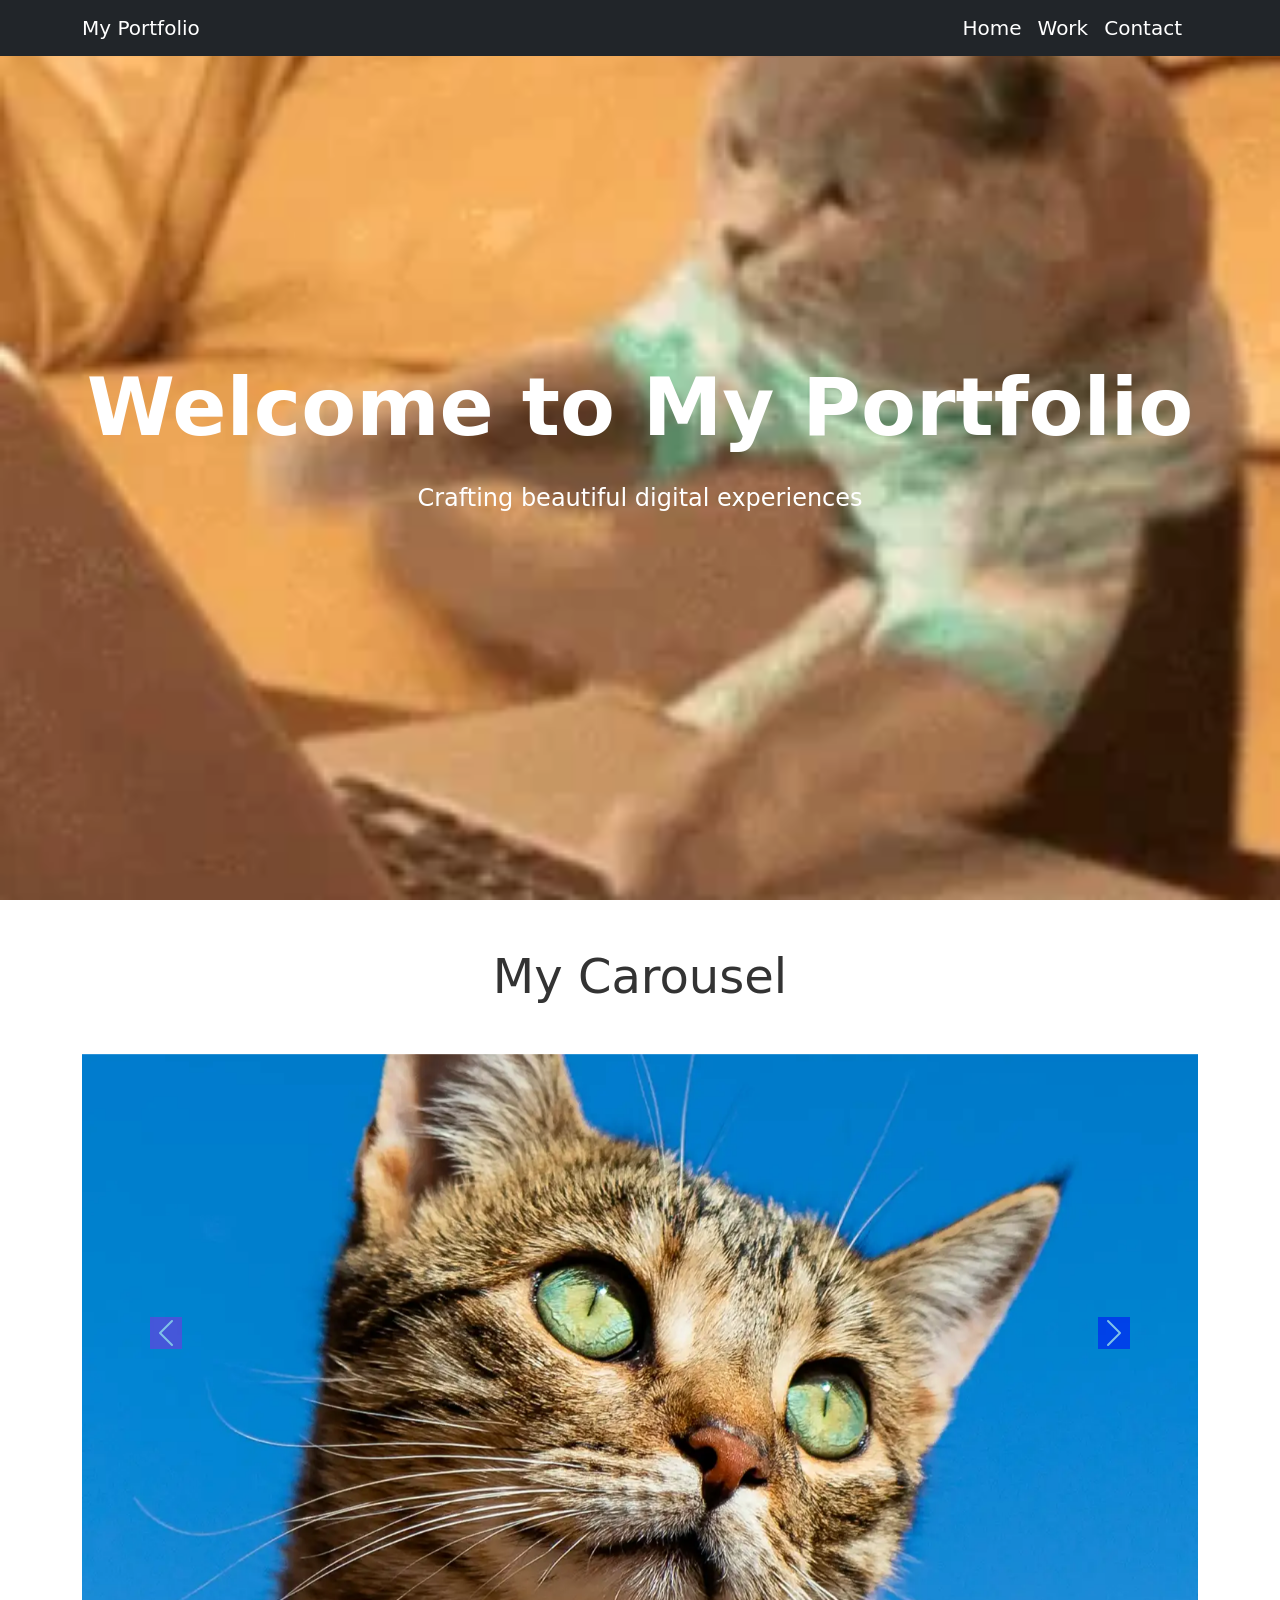
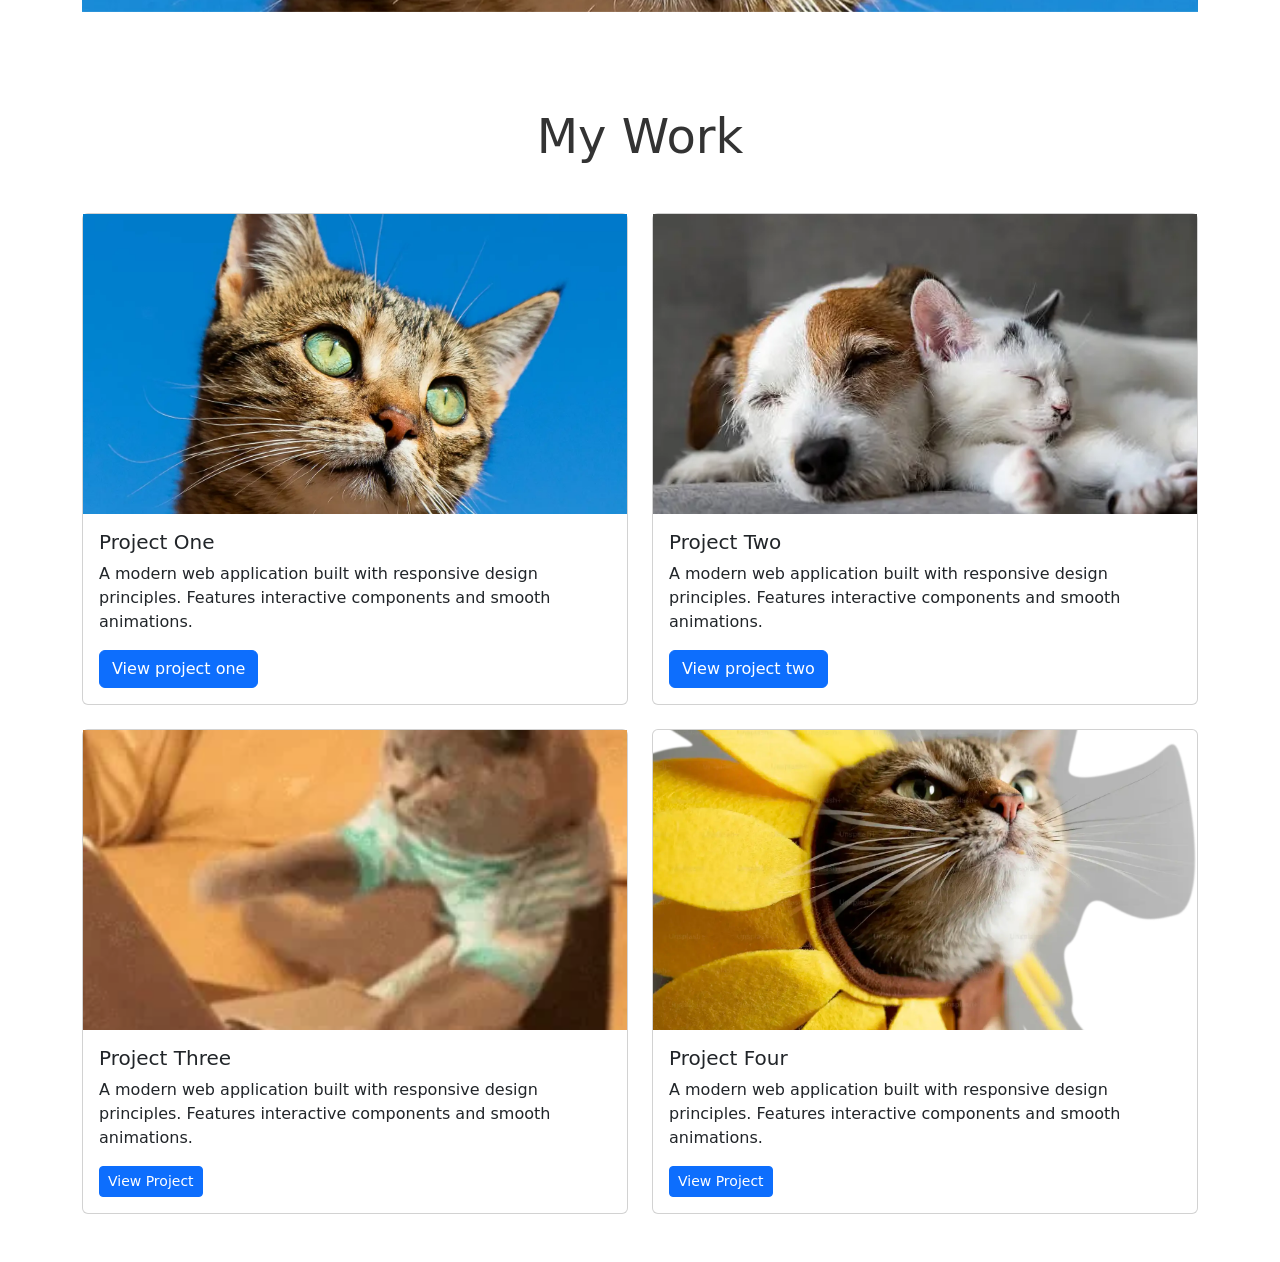
==== index.html @ 12afc50d "made carousel" ====
<!doctype html>
<html lang="en">
  <head>
    <link
      rel="stylesheet"
      href="https://cdnjs.cloudflare.com/ajax/libs/animate.css/4.1.1/animate.min.css"
    />

    <meta name="viewport" content="width=device-width, initial-scale=1" />

    <title>Maddie Gauthier Portfolio</title>

    <link
      href="https://cdn.jsdelivr.net/npm/bootstrap@5.3.8/dist/css/bootstrap.min.css"
      rel="stylesheet"
      integrity="sha384-sRIl4kxILFvY47J16cr9ZwB07vP4J8+LH7qKQnuqkuIAvNWLzeN8tE5YBujZqJLB"
      crossorigin="anonymous"
    />

    <link href="./styles/style.css" rel="stylesheet" />
  </head>

  <body>
    <!-- Navigation -->
    <nav class="navbar navbar-expand-lg navbar-dark bg-dark fixed-top">
      <div class="container">
        <a class="navbar-brand" href="#">My Portfolio</a>
        <div class="collapse navbar-collapse" id="navbarNav">
          <ul class="navbar-nav ms-auto">
            <li class="nav-item">
              <a class="navbar-brand" href="#hero">Home</a>
            </li>
            <li class="nav-item">
              <a class="navbar-brand" href="#work">Work</a>
            </li>
            <li class="nav-item">
              <a class="navbar-brand" href="#contact">Contact</a>
            </li>
          </ul>
        </div>
      </div>
    </nav>

    <!-- Hero Section -->
    <section id="hero" class="hero-section">
      <div
        class="container h-100 d-flex align-items-center justify-content-center"
      >
        <div class="text-center text-white">
          <h1 class="display-1 fw-bold mb-4">Welcome to My Portfolio</h1>
          <p class="lead mb-4">Crafting beautiful digital experiences</p>
        </div>
      </div>
    </section>

    <section class="carousel py-5">
      <div class="container">
        <h2 class="text-center mb-5 display-5">My Carousel</h2>
        <div id="catCarousel" class="carousel slide">
          <div class="carousel-inner">
            <div class="carousel-item active">
              <img src="images/bluecat.webp" />
            </div>
            <div class="carousel-item">
              <img src="images/catfriend.webp" />
            </div>
            <div class="carousel-item">
              <img src="images/catkeyboard.webp" />
            </div>
            <div class="carousel-item">
              <img src="images/sunflowercat.webp" />
            </div>
            <div class="carousel-item">
              <img src="images/orangecat.webp" />
            </div>
          </div>
          <button
            class="carousel-control-prev"
            type="button"
            data-bs-target="#catCarousel"
            data-bs-slide="prev"
          >
            <span class="carousel-control-prev-icon" aria-hidden="true"></span>
          </button>
          <button
            class="carousel-control-next"
            type="button"
            data-bs-target="#catCarousel"
            data-bs-slide="next"
          >
            <span class="carousel-control-next-icon" aria-hidden="true"></span>
          </button>
        </div>
      </div>
    </section>

    <!-- Work Section -->
    <section id="work" class="py-5 sans-serif">
      <div class="container">
        <h2 class="text-center mb-5 display-5">My Work</h2>

        <div class="row g-4">
          <!-- Work 1 -->
          <div class="col-md-6">
            <div class="card h-100 work-card">
              <img src="images/bluecat.webp" />
              <div class="card-body">
                <h5 class="card-title">Project One</h5>
                <p class="card-text">
                  A modern web application built with responsive design
                  principles. Features interactive components and smooth
                  animations.
                </p>
                <button
                  type="button"
                  class="btn btn-primary"
                  data-bs-toggle="modal"
                  data-bs-target="#projOneDetails"
                >
                  View project one
                </button>
              </div>
            </div>
          </div>

          <!-- Work 2 -->
          <div class="col-md-6">
            <div class="card h-100 work-card">
              <img src="images/catfriend.webp" />
              <div class="card-body">
                <h5 class="card-title">Project Two</h5>
                <p class="card-text">
                  A modern web application built with responsive design
                  principles. Features interactive components and smooth
                  animations.
                </p>
                <button
                  type="button"
                  class="btn btn-primary"
                  data-bs-toggle="modal"
                  data-bs-target="#projTwoDetails"
                >
                  View project two
                </button>
              </div>
            </div>
          </div>

          <!-- Work 3 -->
          <div class="col-md-6">
            <div class="card h-100 work-card">
              <img src="images/catkeyboard.webp" />
              <div class="card-body">
                <h5 class="card-title">Project Three</h5>
                <p class="card-text">
                  A modern web application built with responsive design
                  principles. Features interactive components and smooth
                  animations.
                </p>
                <a href="#" class="btn btn-sm btn-primary">View Project</a>
              </div>
            </div>
          </div>

          <!-- Work 4 -->
          <div class="col-md-6">
            <div class="card h-100 work-card">
              <img src="images/sunflowercat.webp" />
              <div class="card-body">
                <h5 class="card-title">Project Four</h5>
                <p class="card-text">
                  A modern web application built with responsive design
                  principles. Features interactive components and smooth
                  animations.
                </p>
                <a href="#" class="btn btn-sm btn-primary">View Project</a>
              </div>
            </div>
          </div>
        </div>
      </div>

      <!-- Project one detail pop-up -->
      <div
        class="modal fade"
        id="projOneDetails"
        tabindex="-1"
        aria-labelledby="exampleModalLabel"
        aria-hidden="true"
      >
        <div class="modal-dialog modal-fullscreen">
          <div class="modal-content">
            <div class="modal-header">
              <h1 class="modal-title fs-5" id="exampleModalLabel">
                Modal title
              </h1>
              <button
                type="button"
                class="btn-close"
                data-bs-dismiss="modal"
                aria-label="Close"
              ></button>
            </div>
            <div class="modal-body">
              <div class="container">
                <div class="row">
                  <div class="col-md-3">
                    <h2>Project one detail page</h2>
                  </div>
                  <div class="col-md-9">
                    <img src="images/bluecat.webp" />
                  </div>
                </div>
              </div>
            </div>
            <div class="modal-footer">
              <button
                type="button"
                class="btn btn-secondary"
                data-bs-dismiss="modal"
              >
                Close
              </button>
            </div>
          </div>
        </div>
      </div>

      <!-- Project two detail pop-up -->
      <div
        class="modal fade"
        id="projTwoDetails"
        tabindex="-1"
        aria-labelledby="exampleModalLabel"
        aria-hidden="true"
      >
        <div class="modal-dialog modal-fullscreen">
          <div class="modal-content">
            <div class="modal-header">
              <h1 class="modal-title fs-5" id="exampleModalLabel">
                Modal title
              </h1>
              <button
                type="button"
                class="btn-close"
                data-bs-dismiss="modal"
                aria-label="Close"
              ></button>
            </div>
            <div class="modal-body">
              <div class="container">
                <div class="row">
                  <div class="col-md-3">
                    <h2>Project two detail page</h2>
                  </div>
                  <div class="col-md-9">
                    <img src="images/catfriend.webp" />
                  </div>
                </div>
              </div>
            </div>
            <div class="modal-footer">
              <button
                type="button"
                class="btn btn-secondary"
                data-bs-dismiss="modal"
              >
                Close
              </button>
            </div>
          </div>
        </div>
      </div>
    </section>

    <script
      src="https://cdn.jsdelivr.net/npm/bootstrap@5.3.8/dist/js/bootstrap.bundle.min.js"
      integrity="sha384-FKyoEForCGlyvwx9Hj09JcYn3nv7wiPVlz7YYwJrWVcXK/BmnVDxM+D2scQbITxI"
      crossorigin="anonymous"
    ></script>
  </body>
</html>
---- styles/style.css ----
/* Hero Section */
.hero-section {
  background: url(../images/catkeyboard.webp);
  background-size: cover;
  background-position: 50% 50%;
  height: 100vh;
  display: flex;
  align-items: center;
  justify-content: center;
  color: white;
}

.hero-section h1 {
  font-weight: 700;
}

.hero-section .lead {
  font-size: 1.5rem;
}

.work-card img {
  height: 300px;
  object-fit: cover;
  border-radius: 0;
}

h2 {
  font-weight: 700;
  color: #333;
}

.modal-body img {
  width: 100%;
}

.carousel-inner img {
  width: 100%;
  aspect-ratio: 14/7;
  object-fit: cover;
}

.carousel-control-prev-icon {
  background-color: blueviolet;
}

.carousel-control-next-icon {
  background-color: blue;
}
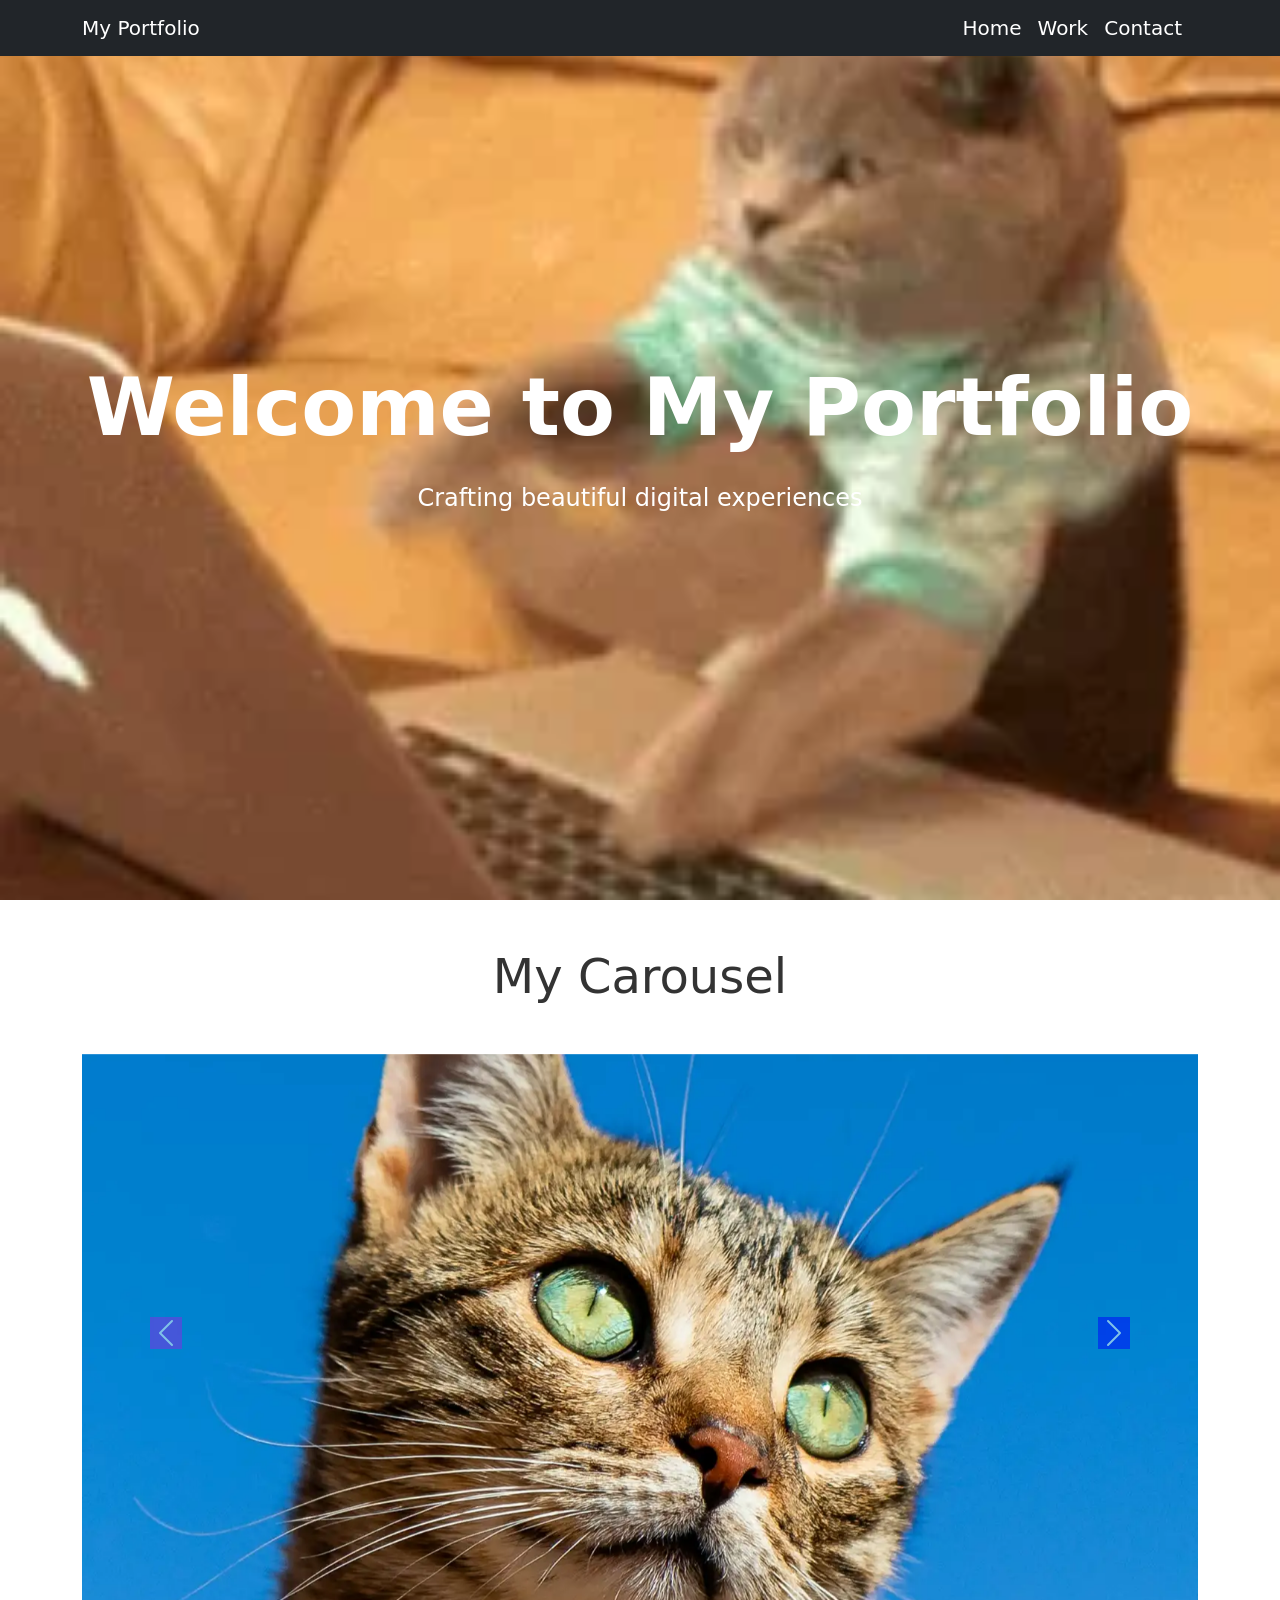
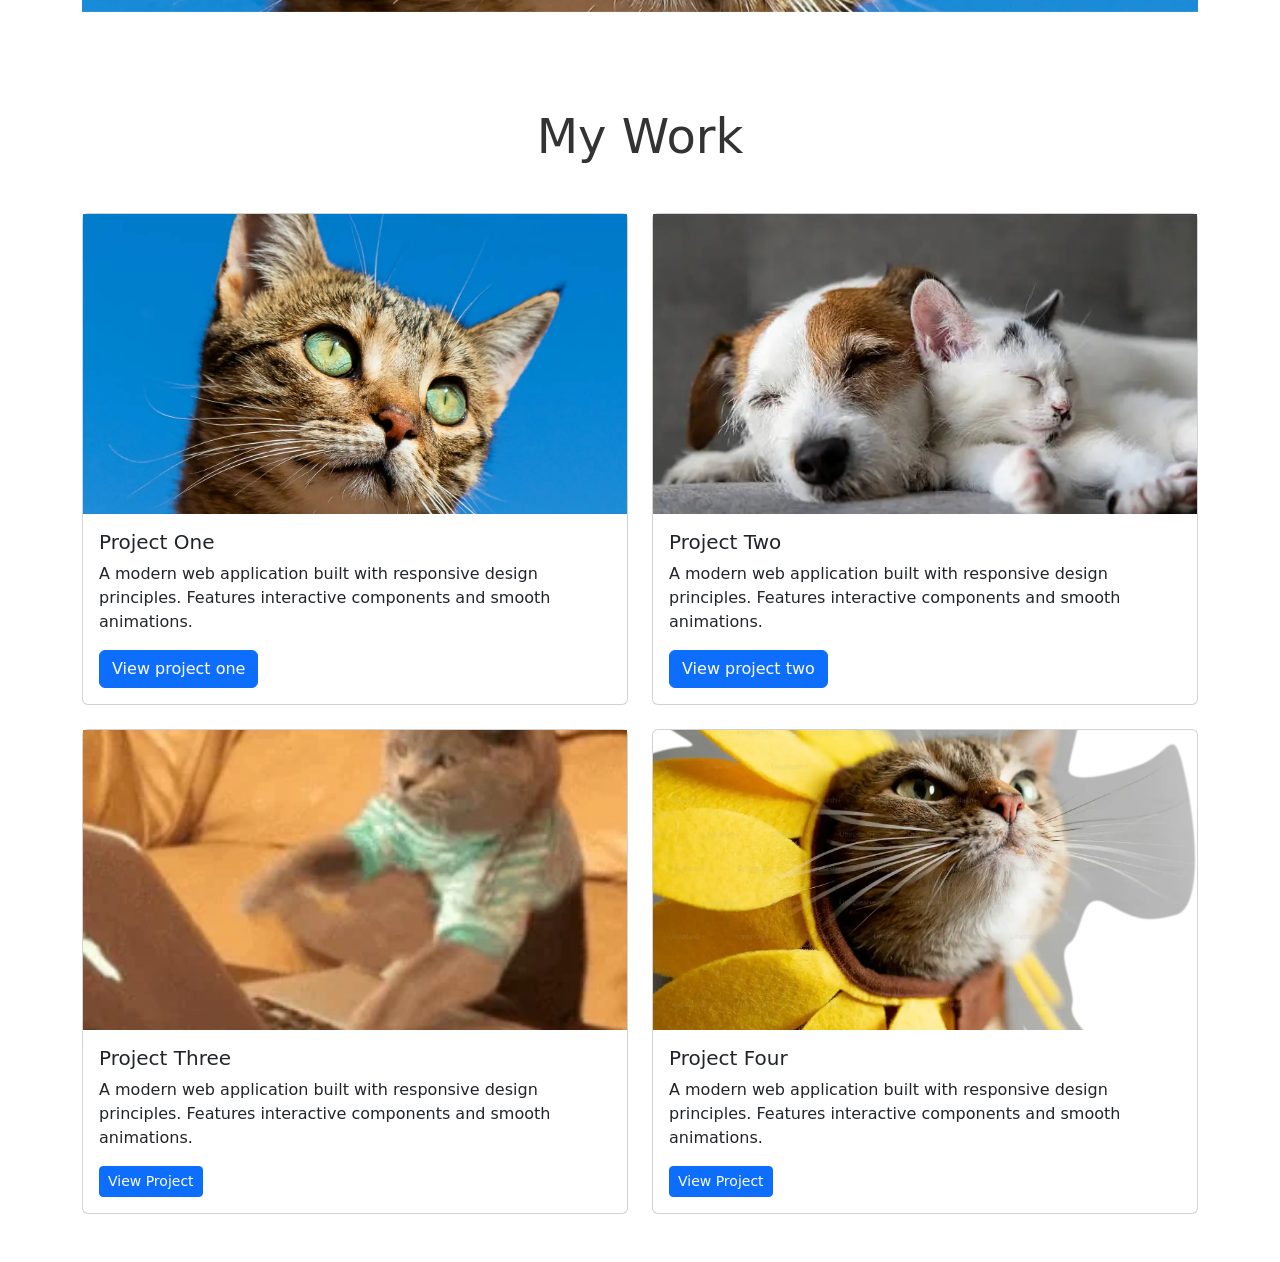
==== commit 6ba857d2: "fade carousel" ====
--- a/index.html
+++ b/index.html
@@ -56,7 +56,7 @@
     <section class="carousel py-5">
       <div class="container">
         <h2 class="text-center mb-5 display-5">My Carousel</h2>
-        <div id="catCarousel" class="carousel slide">
+        <div id="catCarousel" class="carousel slide carousel-fade">
           <div class="carousel-inner">
             <div class="carousel-item active">
               <img src="images/bluecat.webp" />
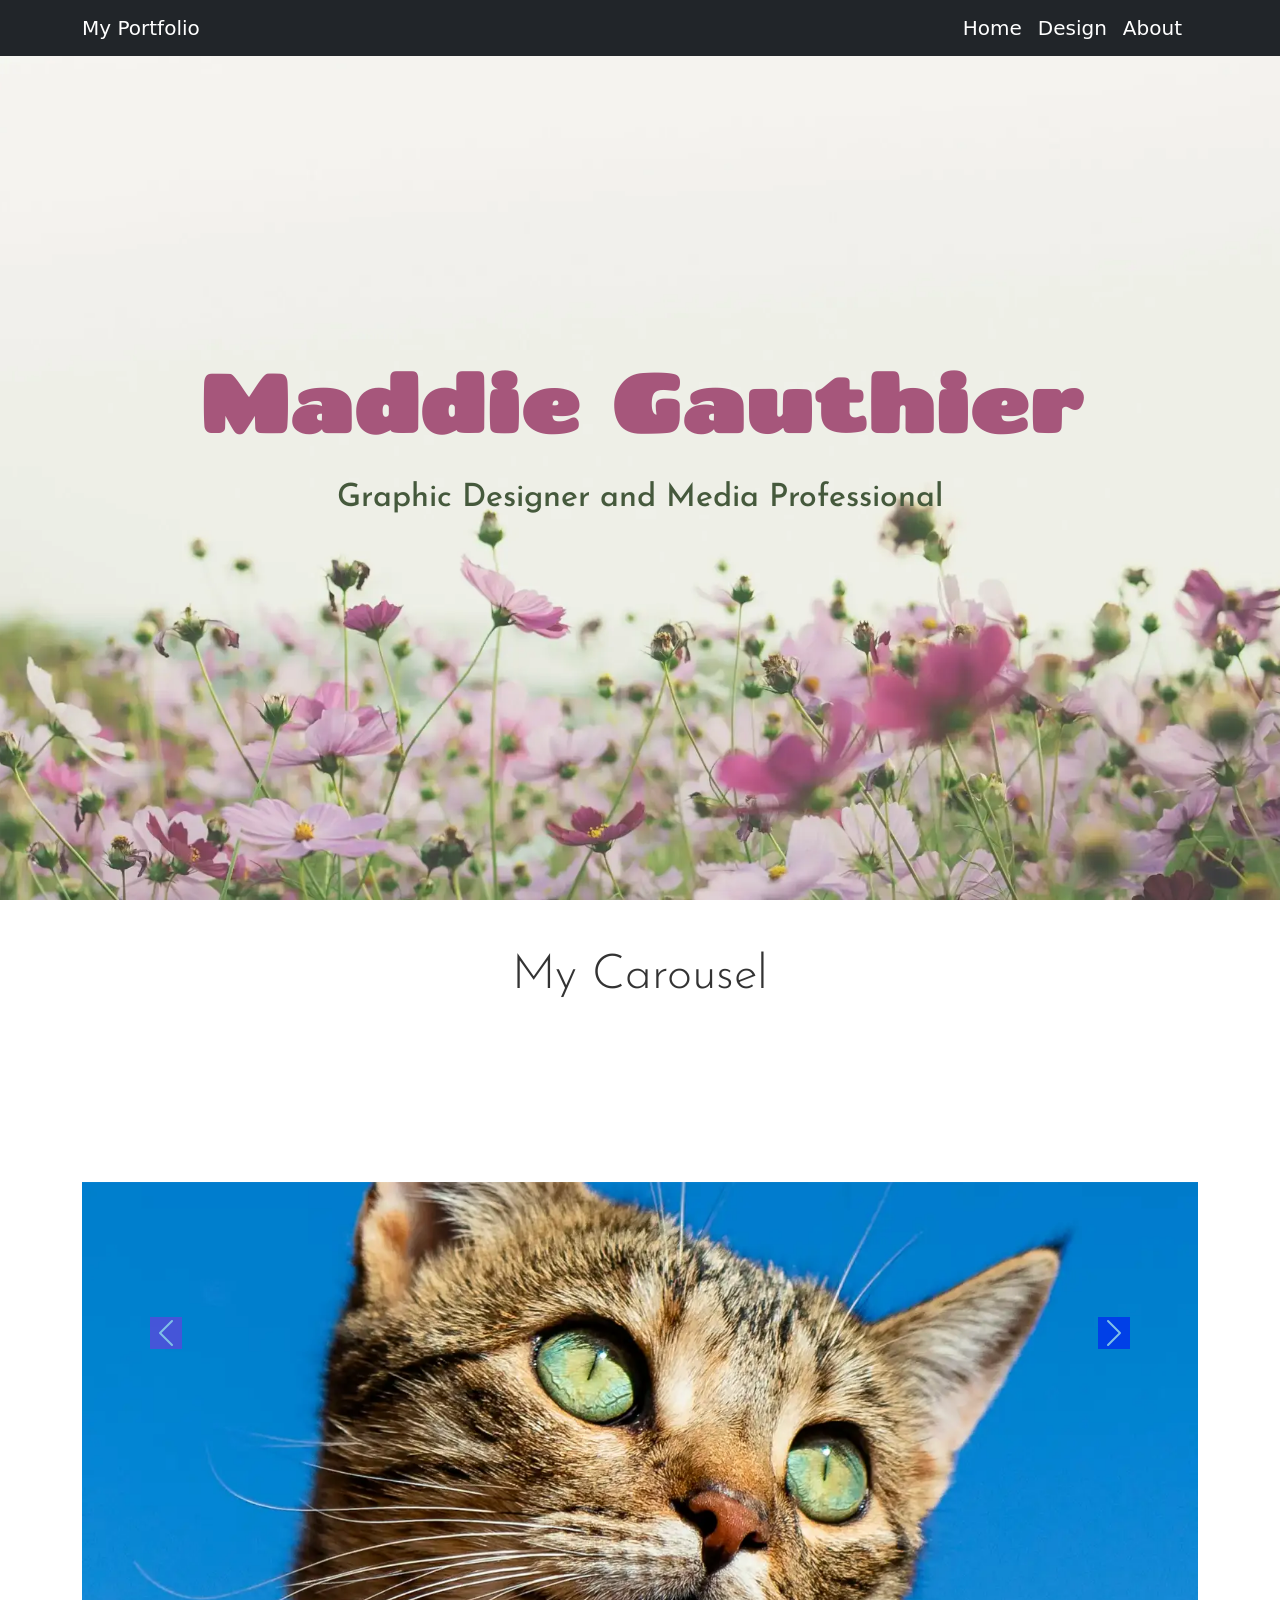
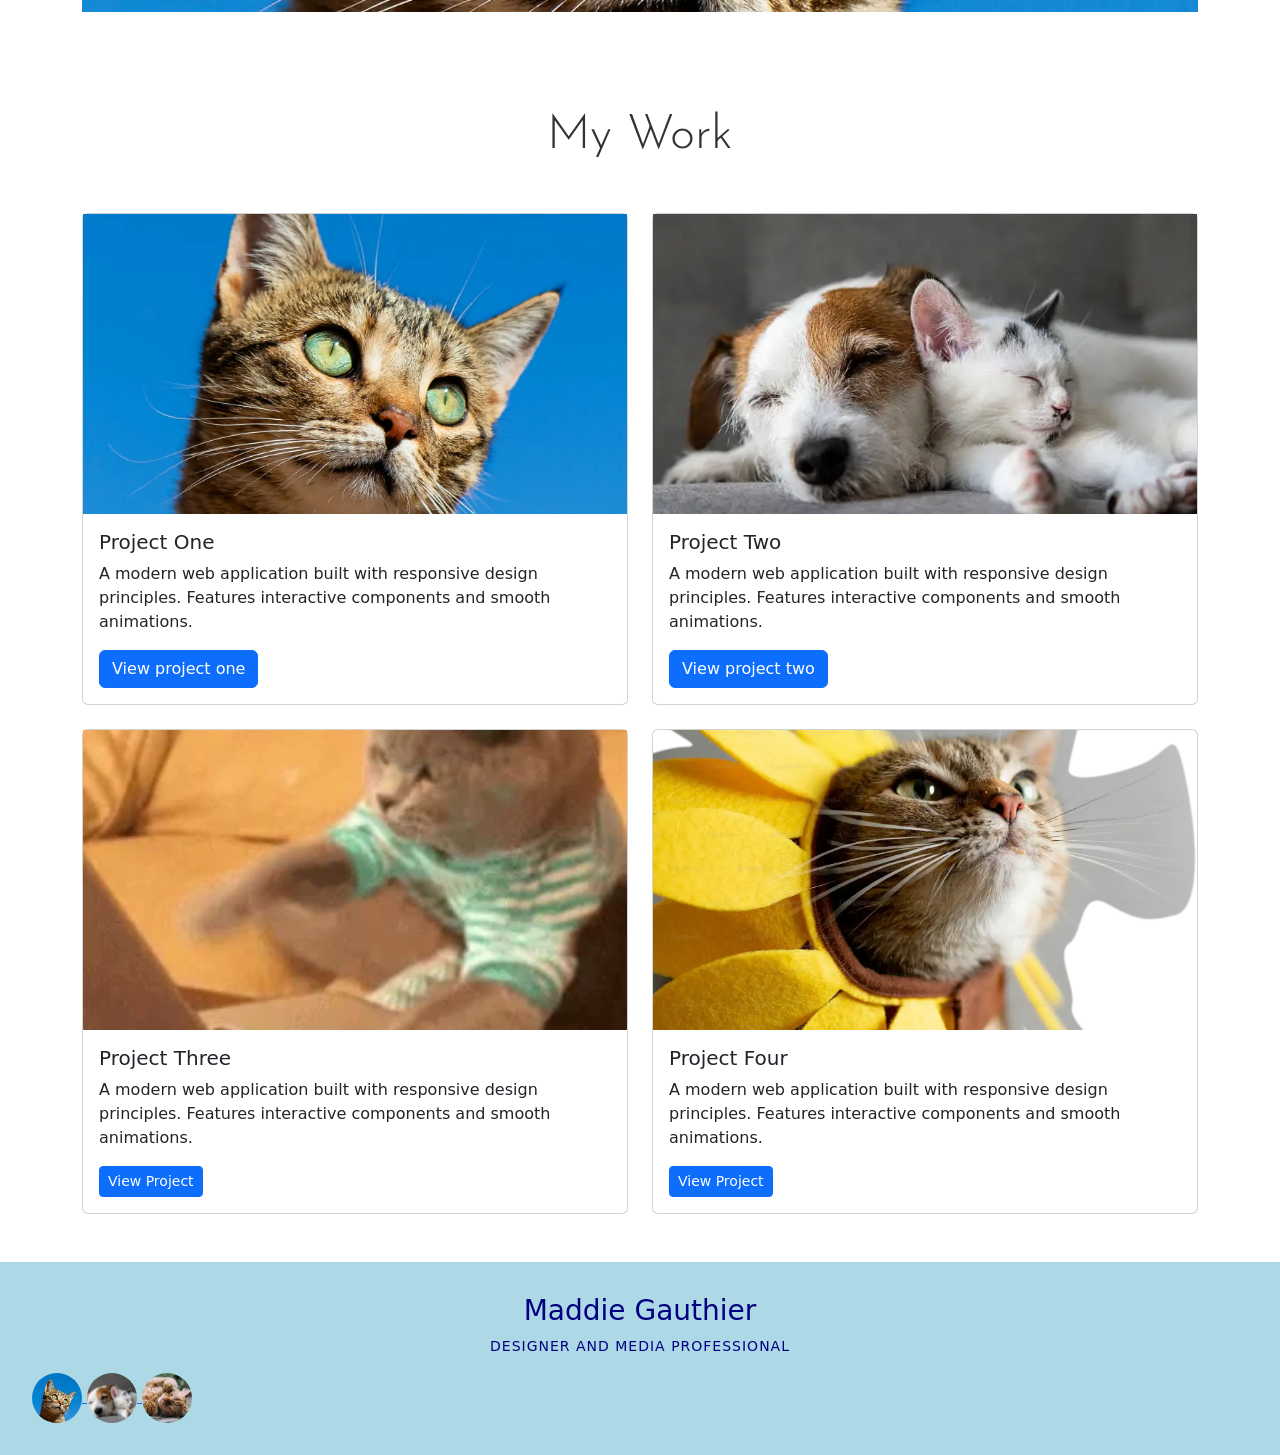
==== commit c4f6719b: "added favicon, thumbnail, and description" ====
--- a/index.html
+++ b/index.html
@@ -5,10 +5,19 @@
       rel="stylesheet"
       href="https://cdnjs.cloudflare.com/ajax/libs/animate.css/4.1.1/animate.min.css"
     />
+    <meta
+      property="og:image"
+      content="https://maddiegauthierdesign.github.io/images/herophoto.webp"
+    />
+    <link rel="icon" href="images/favicon.ico" type="image/x-icon" />
 
     <meta name="viewport" content="width=device-width, initial-scale=1" />
 
     <title>Maddie Gauthier Portfolio</title>
+    <meta
+      name="description"
+      content="A creative graphic designer and media professional located in the Twin Cities, MN."
+    />
 
     <link
       href="https://cdn.jsdelivr.net/npm/bootstrap@5.3.8/dist/css/bootstrap.min.css"
@@ -19,6 +28,37 @@
 
     <link href="./styles/style.css" rel="stylesheet" />
   </head>
+
+  <!-- navbar that collapses on screens smaller than medium width -->
+  <nav class="navbar navbar-expand-md fixed-top">
+    <div class="container-fluid">
+      <a class="navbar-brand" href="#">Your name</a>
+      <button
+        class="navbar-toggler"
+        type="button"
+        data-bs-toggle="collapse"
+        data-bs-target="#navbarText"
+        aria-controls="navbarText"
+        aria-expanded="false"
+        aria-label="Toggle navigation"
+      >
+        <span class="navbar-toggler-icon"></span>
+      </button>
+      <div class="collapse navbar-collapse" id="navbarText">
+        <ul class="navbar-nav">
+          <li class="nav-item">
+            <a class="nav-link" href="#">Home</a>
+          </li>
+          <li class="nav-item">
+            <a class="nav-link" href="design.html">Design</a>
+          </li>
+          <li class="nav-item">
+            <a class="nav-link" href="#">About</a>
+          </li>
+        </ul>
+      </div>
+    </div>
+  </nav>
 
   <body>
     <!-- Navigation -->
@@ -31,10 +71,10 @@
               <a class="navbar-brand" href="#hero">Home</a>
             </li>
             <li class="nav-item">
-              <a class="navbar-brand" href="#work">Work</a>
+              <a class="navbar-brand" href="design.html">Design</a>
             </li>
             <li class="nav-item">
-              <a class="navbar-brand" href="#contact">Contact</a>
+              <a class="navbar-brand" href="#about">About</a>
             </li>
           </ul>
         </div>
@@ -47,8 +87,8 @@
         class="container h-100 d-flex align-items-center justify-content-center"
       >
         <div class="text-center text-white">
-          <h1 class="display-1 fw-bold mb-4">Welcome to My Portfolio</h1>
-          <p class="lead mb-4">Crafting beautiful digital experiences</p>
+          <h1 class="display-1 fw-bold mb-4">Maddie Gauthier</h1>
+          <p class="lead mb-4">Graphic Designer and Media Professional</p>
         </div>
       </div>
     </section>
@@ -273,6 +313,24 @@
       </div>
     </section>
 
+    <footer>
+      <div class="container-fluid">
+        <h3>Maddie Gauthier</h3>
+        <p>Designer and Media Professional</p>
+      </div>
+      <div class="col-md social links">
+        <a href="#">
+          <img src="images/bluecat.webp" />
+        </a>
+        <a href="#">
+          <img src="images/catfriend.webp" />
+        </a>
+        <a href="#">
+          <img src="images/orangecat.webp" />
+        </a>
+      </div>
+    </footer>
+
     <script
       src="https://cdn.jsdelivr.net/npm/bootstrap@5.3.8/dist/js/bootstrap.bundle.min.js"
       integrity="sha384-FKyoEForCGlyvwx9Hj09JcYn3nv7wiPVlz7YYwJrWVcXK/BmnVDxM+D2scQbITxI"
--- a/styles/style.css
+++ b/styles/style.css
@@ -1,6 +1,23 @@
+/*fonts*/
+
+@import url("https://fonts.googleapis.com/css2?family=Chango&family=Josefin+Sans:ital,wght@0,100..700;1,100..700&display=swap");
+
+.josefin-sans {
+  font-family: "Josefin Sans", sans-serif;
+  font-optical-sizing: auto;
+  font-weight: weight;
+  font-style: normal;
+}
+
+.chango-regular {
+  font-family: "Chango", sans-serif;
+  font-weight: 400;
+  font-style: normal;
+}
+
 /* Hero Section */
 .hero-section {
-  background: url(../images/catkeyboard.webp);
+  background: url(../images/herophoto.webp);
   background-size: cover;
   background-position: 50% 50%;
   height: 100vh;
@@ -12,10 +29,15 @@
 
 .hero-section h1 {
   font-weight: 700;
+  font-family: "Chango";
+  color: #a6567b;
 }
 
 .hero-section .lead {
-  font-size: 1.5rem;
+  font-size: 2rem;
+  font-weight: 500;
+  font-family: "Josefin Sans";
+  color: #45593c;
 }
 
 .work-card img {
@@ -27,6 +49,8 @@
 h2 {
   font-weight: 700;
   color: #333;
+  font-family: "Josefin Sans";
+  font-weight: 800;
 }
 
 .modal-body img {
@@ -37,6 +61,7 @@
   width: 100%;
   aspect-ratio: 14/7;
   object-fit: cover;
+  padding-top: 8rem;
 }
 
 .carousel-control-prev-icon {
@@ -46,3 +71,35 @@
 .carousel-control-next-icon {
   background-color: blue;
 }
+
+footer {
+  background-color: lightblue;
+  color: navy;
+  padding: 2rem;
+}
+
+footer h3 {
+  color: navy;
+  text-align: center;
+}
+
+footer p {
+  text-transform: uppercase;
+  font-weight: 200;
+  font-size: 14px;
+  letter-spacing: 1px;
+  text-align: center;
+}
+
+footer img {
+  width: 50px;
+  height: 50px;
+  object-fit: cover;
+  border-radius: 50%;
+  border: 3px solid var(--green-highlight);
+  margin-right: 0.5m;
+}
+
+footer div.social-links {
+  text-align: center;
+}
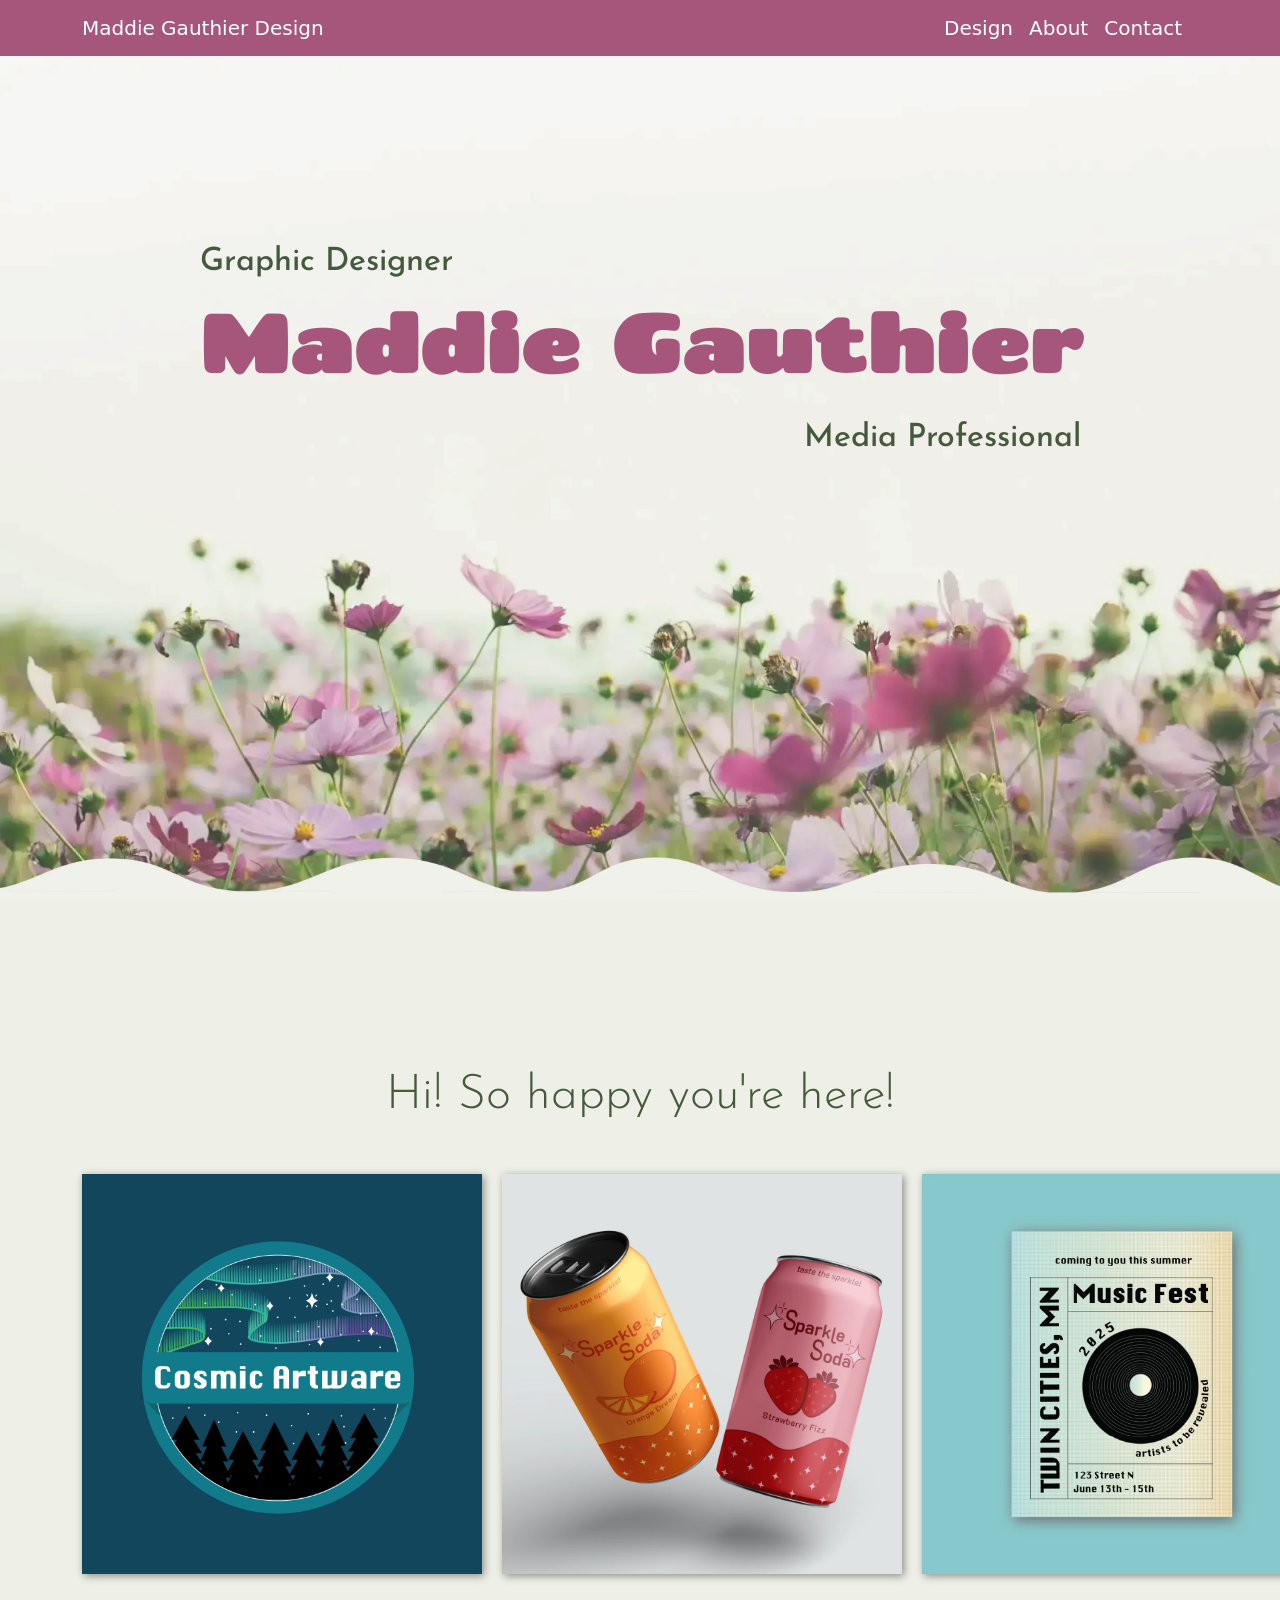
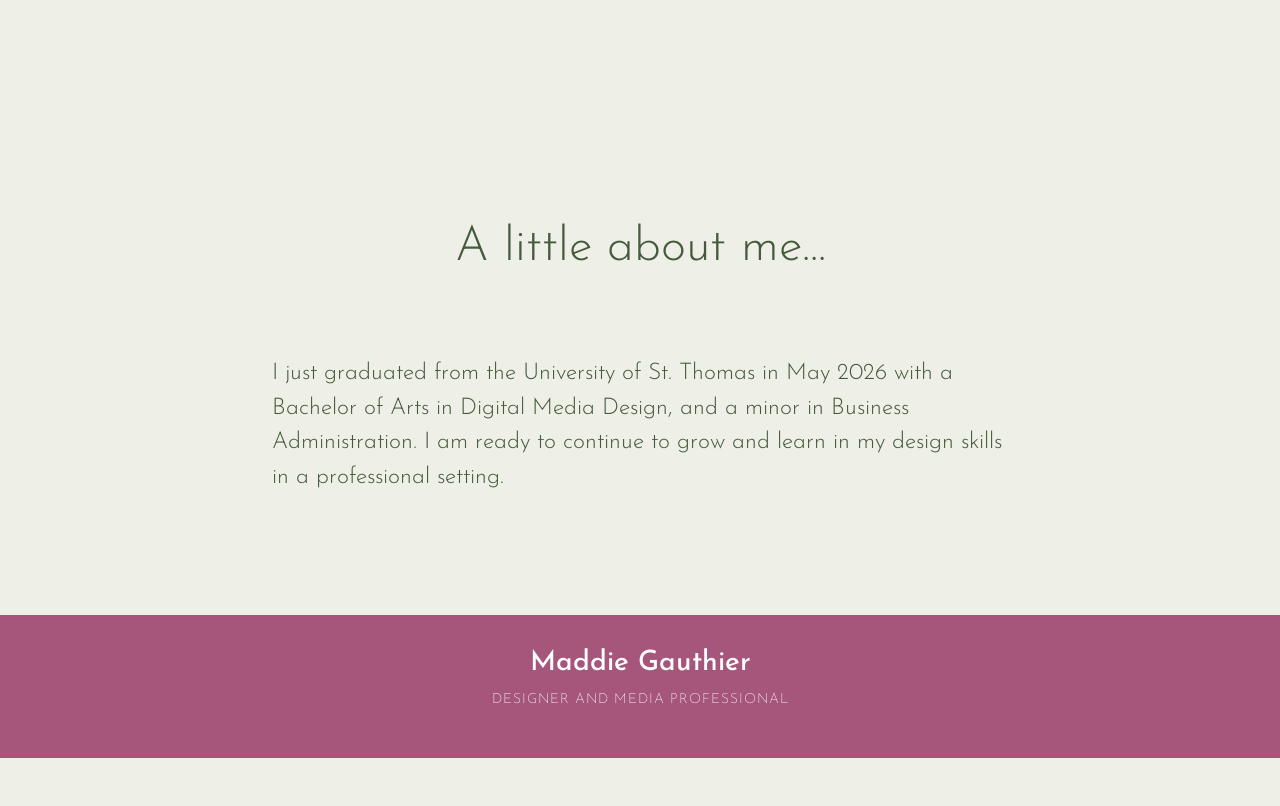
==== commit 5ae39d80: "major updates to styling" ====
--- a/index.html
+++ b/index.html
@@ -27,6 +27,7 @@
     />
 
     <link href="./styles/style.css" rel="stylesheet" />
+    <body style="background-color: #eeefe7"></body>
   </head>
 
   <!-- navbar that collapses on screens smaller than medium width -->
@@ -47,13 +48,13 @@
       <div class="collapse navbar-collapse" id="navbarText">
         <ul class="navbar-nav">
           <li class="nav-item">
-            <a class="nav-link" href="#">Home</a>
-          </li>
-          <li class="nav-item">
             <a class="nav-link" href="design.html">Design</a>
           </li>
           <li class="nav-item">
-            <a class="nav-link" href="#">About</a>
+            <a class="nav-link" href="about.html">About</a>
+          </li>
+          <li class="nav-item">
+            <a class="nav-link" href="contact.html">Contact</a>
           </li>
         </ul>
       </div>
@@ -62,19 +63,19 @@
 
   <body>
     <!-- Navigation -->
-    <nav class="navbar navbar-expand-lg navbar-dark bg-dark fixed-top">
+    <nav class="navbar navbar-expand-lg navbar-dark fixed-top">
       <div class="container">
-        <a class="navbar-brand" href="#">My Portfolio</a>
+        <a class="navbar-brand" href="index.html">Maddie Gauthier Design</a>
         <div class="collapse navbar-collapse" id="navbarNav">
           <ul class="navbar-nav ms-auto">
-            <li class="nav-item">
-              <a class="navbar-brand" href="#hero">Home</a>
-            </li>
             <li class="nav-item">
               <a class="navbar-brand" href="design.html">Design</a>
             </li>
             <li class="nav-item">
-              <a class="navbar-brand" href="#about">About</a>
+              <a class="navbar-brand" href="about.html">About</a>
+            </li>
+            <li class="nav-item">
+              <a class="navbar-brand" href="contact.html">Contact</a>
             </li>
           </ul>
         </div>
@@ -83,251 +84,55 @@
 
     <!-- Hero Section -->
     <section id="hero" class="hero-section">
-      <div
-        class="container h-100 d-flex align-items-center justify-content-center"
-      >
-        <div class="text-center text-white">
+      <div class="header">
+        <div class="herotext">
+          <div class="herotextone">
+            <p class="lead mb-2">Graphic Designer</p>
+          </div>
           <h1 class="display-1 fw-bold mb-4">Maddie Gauthier</h1>
-          <p class="lead mb-4">Graphic Designer and Media Professional</p>
-        </div>
-      </div>
-    </section>
-
-    <section class="carousel py-5">
-      <div class="container">
-        <h2 class="text-center mb-5 display-5">My Carousel</h2>
-        <div id="catCarousel" class="carousel slide carousel-fade">
-          <div class="carousel-inner">
-            <div class="carousel-item active">
-              <img src="images/bluecat.webp" />
-            </div>
-            <div class="carousel-item">
-              <img src="images/catfriend.webp" />
-            </div>
-            <div class="carousel-item">
-              <img src="images/catkeyboard.webp" />
-            </div>
-            <div class="carousel-item">
-              <img src="images/sunflowercat.webp" />
-            </div>
-            <div class="carousel-item">
-              <img src="images/orangecat.webp" />
-            </div>
-          </div>
-          <button
-            class="carousel-control-prev"
-            type="button"
-            data-bs-target="#catCarousel"
-            data-bs-slide="prev"
-          >
-            <span class="carousel-control-prev-icon" aria-hidden="true"></span>
-          </button>
-          <button
-            class="carousel-control-next"
-            type="button"
-            data-bs-target="#catCarousel"
-            data-bs-slide="next"
-          >
-            <span class="carousel-control-next-icon" aria-hidden="true"></span>
-          </button>
-        </div>
-      </div>
-    </section>
-
-    <!-- Work Section -->
-    <section id="work" class="py-5 sans-serif">
-      <div class="container">
-        <h2 class="text-center mb-5 display-5">My Work</h2>
-
-        <div class="row g-4">
-          <!-- Work 1 -->
-          <div class="col-md-6">
-            <div class="card h-100 work-card">
-              <img src="images/bluecat.webp" />
-              <div class="card-body">
-                <h5 class="card-title">Project One</h5>
-                <p class="card-text">
-                  A modern web application built with responsive design
-                  principles. Features interactive components and smooth
-                  animations.
-                </p>
-                <button
-                  type="button"
-                  class="btn btn-primary"
-                  data-bs-toggle="modal"
-                  data-bs-target="#projOneDetails"
-                >
-                  View project one
-                </button>
-              </div>
-            </div>
-          </div>
-
-          <!-- Work 2 -->
-          <div class="col-md-6">
-            <div class="card h-100 work-card">
-              <img src="images/catfriend.webp" />
-              <div class="card-body">
-                <h5 class="card-title">Project Two</h5>
-                <p class="card-text">
-                  A modern web application built with responsive design
-                  principles. Features interactive components and smooth
-                  animations.
-                </p>
-                <button
-                  type="button"
-                  class="btn btn-primary"
-                  data-bs-toggle="modal"
-                  data-bs-target="#projTwoDetails"
-                >
-                  View project two
-                </button>
-              </div>
-            </div>
-          </div>
-
-          <!-- Work 3 -->
-          <div class="col-md-6">
-            <div class="card h-100 work-card">
-              <img src="images/catkeyboard.webp" />
-              <div class="card-body">
-                <h5 class="card-title">Project Three</h5>
-                <p class="card-text">
-                  A modern web application built with responsive design
-                  principles. Features interactive components and smooth
-                  animations.
-                </p>
-                <a href="#" class="btn btn-sm btn-primary">View Project</a>
-              </div>
-            </div>
-          </div>
-
-          <!-- Work 4 -->
-          <div class="col-md-6">
-            <div class="card h-100 work-card">
-              <img src="images/sunflowercat.webp" />
-              <div class="card-body">
-                <h5 class="card-title">Project Four</h5>
-                <p class="card-text">
-                  A modern web application built with responsive design
-                  principles. Features interactive components and smooth
-                  animations.
-                </p>
-                <a href="#" class="btn btn-sm btn-primary">View Project</a>
-              </div>
-            </div>
-          </div>
-        </div>
-      </div>
-
-      <!-- Project one detail pop-up -->
-      <div
-        class="modal fade"
-        id="projOneDetails"
-        tabindex="-1"
-        aria-labelledby="exampleModalLabel"
-        aria-hidden="true"
-      >
-        <div class="modal-dialog modal-fullscreen">
-          <div class="modal-content">
-            <div class="modal-header">
-              <h1 class="modal-title fs-5" id="exampleModalLabel">
-                Modal title
-              </h1>
-              <button
-                type="button"
-                class="btn-close"
-                data-bs-dismiss="modal"
-                aria-label="Close"
-              ></button>
-            </div>
-            <div class="modal-body">
-              <div class="container">
-                <div class="row">
-                  <div class="col-md-3">
-                    <h2>Project one detail page</h2>
-                  </div>
-                  <div class="col-md-9">
-                    <img src="images/bluecat.webp" />
-                  </div>
-                </div>
-              </div>
-            </div>
-            <div class="modal-footer">
-              <button
-                type="button"
-                class="btn btn-secondary"
-                data-bs-dismiss="modal"
-              >
-                Close
-              </button>
-            </div>
-          </div>
-        </div>
-      </div>
-
-      <!-- Project two detail pop-up -->
-      <div
-        class="modal fade"
-        id="projTwoDetails"
-        tabindex="-1"
-        aria-labelledby="exampleModalLabel"
-        aria-hidden="true"
-      >
-        <div class="modal-dialog modal-fullscreen">
-          <div class="modal-content">
-            <div class="modal-header">
-              <h1 class="modal-title fs-5" id="exampleModalLabel">
-                Modal title
-              </h1>
-              <button
-                type="button"
-                class="btn-close"
-                data-bs-dismiss="modal"
-                aria-label="Close"
-              ></button>
-            </div>
-            <div class="modal-body">
-              <div class="container">
-                <div class="row">
-                  <div class="col-md-3">
-                    <h2>Project two detail page</h2>
-                  </div>
-                  <div class="col-md-9">
-                    <img src="images/catfriend.webp" />
-                  </div>
-                </div>
-              </div>
-            </div>
-            <div class="modal-footer">
-              <button
-                type="button"
-                class="btn btn-secondary"
-                data-bs-dismiss="modal"
-              >
-                Close
-              </button>
-            </div>
+          <div class="herotexttwo">
+            <p class="lead mb-2">Media Professional</p>
           </div>
         </div>
       </div>
     </section>
 
+    <!-- Carousel Section -->
+    <section class="carousel py-5">
+      <div class="container">
+        <h4 class="text-center"></h4>
+        <h2 class="text-center mb-5 display-5">Hi! So happy you're here!</h2>
+        <div class="imagecarousel">
+         <img src="images/cosmicartwarethumbnail.webp" />
+          <img src="images/canthumbnail.webp" />
+          <img src="images/festivalthumbnail.webp" />
+          <img src="images/newyorkthumbnail.webp" />
+         <img src="images/recyclethumbnail.webp" />
+         <img src="images/spiderversethumbnail.webp" />
+          <img src="images/strawberrythumbnail.webp" />
+         <img src="images/teathumbnail.webp" />
+        </div>
+    </section>
+
+    <!-- Quick about me Section -->
+     <section id="about-me" class="py-5 sans-serif">
+      <div class="container">
+          <div class="row">
+            <div class="col-md-2"></div>
+            <div class="col-md-8">
+              <h4 class="text-center"></h4>
+              <h5 class="text-center mb-5 display-5">A little about me...</h5>
+              <h8>I just graduated from the University of St. Thomas in May 2026 with a Bachelor of Arts in Digital Media Design, and a minor in Business Administration. I am ready to continue to grow and learn in my design skills in a professional setting.</h8></div>
+            <div class="col-md-2"></div>
+        </div>
+        <h4 class="text-center"></h4>
+      </div>
+
+    <!-- Footer Section -->
     <footer>
       <div class="container-fluid">
         <h3>Maddie Gauthier</h3>
         <p>Designer and Media Professional</p>
-      </div>
-      <div class="col-md social links">
-        <a href="#">
-          <img src="images/bluecat.webp" />
-        </a>
-        <a href="#">
-          <img src="images/catfriend.webp" />
-        </a>
-        <a href="#">
-          <img src="images/orangecat.webp" />
-        </a>
       </div>
     </footer>
 
--- a/styles/style.css
+++ b/styles/style.css
@@ -13,6 +13,14 @@
   font-family: "Chango", sans-serif;
   font-weight: 400;
   font-style: normal;
+}
+
+.navbar {
+  background-color: #a6567b;
+}
+
+html {
+  background-color: antiquewhite;
 }
 
 /* Hero Section */
@@ -24,7 +32,17 @@
   display: flex;
   align-items: center;
   justify-content: center;
-  color: white;
+}
+
+.hero-section2 {
+  background: url(../images/herotwo.webp);
+  background-size: cover;
+  background-position: 50% 50%;
+  height: 60vh;
+  display: flex;
+  text-align: center;
+  align-items: center;
+  justify-content: center;
 }
 
 .hero-section h1 {
@@ -40,17 +58,87 @@
   color: #45593c;
 }
 
+.herotextone {
+  text-align: left;
+}
+
+.herotexttwo {
+  text-align: right;
+}
+
 .work-card img {
   height: 300px;
   object-fit: cover;
   border-radius: 0;
 }
 
+.btn-primary {
+  background-color: #45593c;
+  border-color: #45593c;
+}
+
+.btn-primary:hover {
+  background-color: #a4a66f;
+  border-color: #a4a66f;
+  color: #45593c;
+}
+
+.header {
+  padding-top: 3rem;
+  padding-bottom: 15rem;
+}
+
+.aboutmeimage {
+  border-image-width: 1rem;
+}
+
 h2 {
-  font-weight: 700;
-  color: #333;
-  font-family: "Josefin Sans";
-  font-weight: 800;
+  font-weight: 900;
+  color: #45593c;
+  font-family: "Josefin Sans";
+}
+
+h4 {
+  padding-top: 6rem;
+  padding-bottom: 1rem;
+  font-family: "Josefin Sans";
+  font-weight: 400;
+  font-size: 80px;
+  color: #45593c;
+}
+
+h5 {
+  padding-bottom: 2rem;
+  font-family: "Josefin Sans";
+  font-size: small;
+  font-weight: 350;
+  font-size: 30px;
+  color: #45593c;
+}
+
+h6 {
+  font-size: 18px;
+  font-family: "Josefin Sans";
+  color: #45593c;
+}
+
+p {
+  font-family: "Josefin Sans";
+  font-weight: 300;
+}
+
+h7 {
+  font-family: "Josefin Sans";
+  font-size: 25px;
+  font-weight: 300;
+  color: #45593c;
+}
+
+h8 {
+  font-family: "Josefin Sans";
+  font-size: 23px;
+  font-weight: 300;
+  color: #45593c;
 }
 
 .modal-body img {
@@ -65,22 +153,25 @@
 }
 
 .carousel-control-prev-icon {
-  background-color: blueviolet;
+  size: 4px;
+  align-items: center;
 }
 
 .carousel-control-next-icon {
-  background-color: blue;
+  size: 4px;
+  align-items: center;
 }
 
 footer {
-  background-color: lightblue;
-  color: navy;
+  background-color: #a6567b;
+  color: white;
   padding: 2rem;
 }
 
 footer h3 {
-  color: navy;
-  text-align: center;
+  color: white;
+  text-align: center;
+  font-family: "Josefin Sans";
 }
 
 footer p {
@@ -89,6 +180,7 @@
   font-size: 14px;
   letter-spacing: 1px;
   text-align: center;
+  font-family: "Josefin Sans";
 }
 
 footer img {
@@ -103,3 +195,35 @@
 footer div.social-links {
   text-align: center;
 }
+
+.about-photo {
+  width: 90%;
+  padding-top: 1rem;
+}
+
+.imagecarousel {
+  position: relative;
+  height: 400px;
+  margin-bottom: 30px;
+  display: flex;
+  width: fit-content;
+  gap: 20px;
+}
+
+.imagecarousel img {
+  margin: 0px 0px;
+  box-shadow: 2px 2px 8px #8a8a8a;
+}
+
+.imagecarousel {
+  animation: bannermove 50s linear infinite;
+}
+
+@keyframes bannermove {
+  0% {
+    transform: translateX(0);
+  }
+  100% {
+    transform: translateX(-50%);
+  }
+}
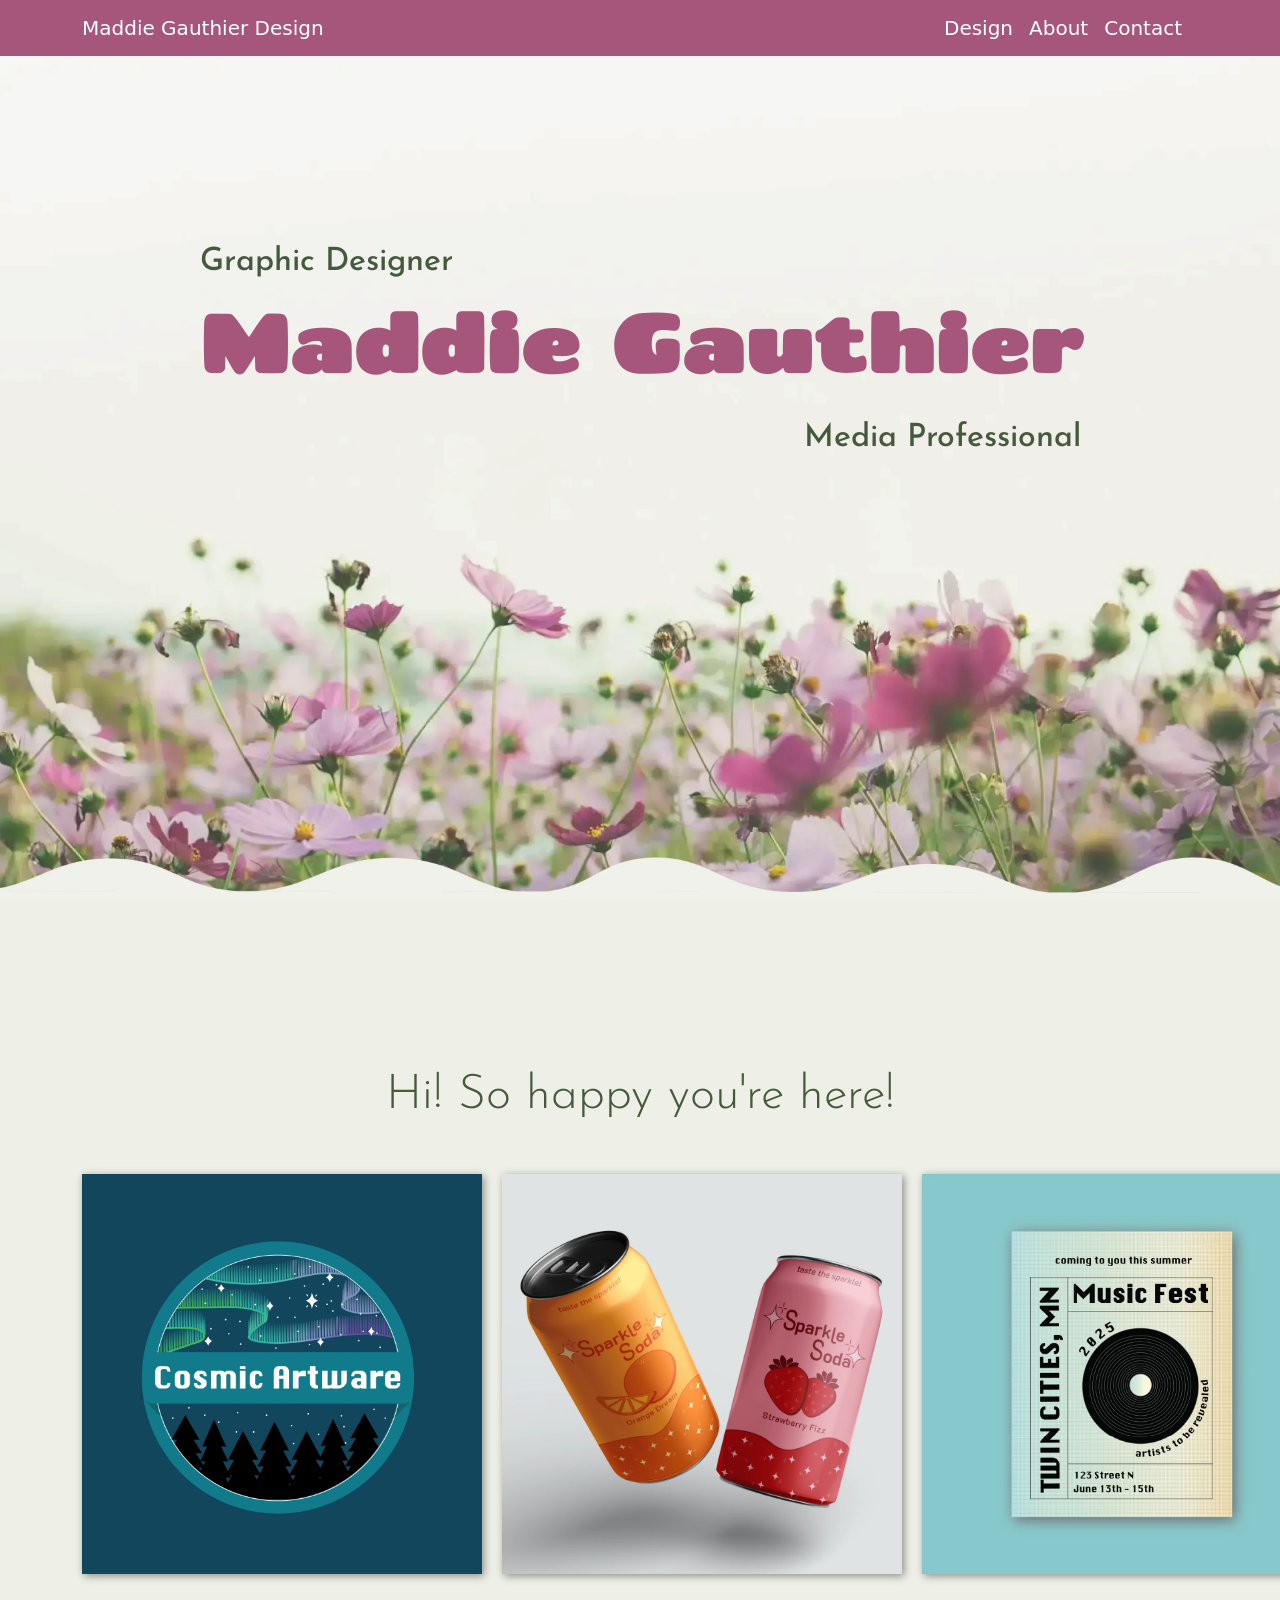
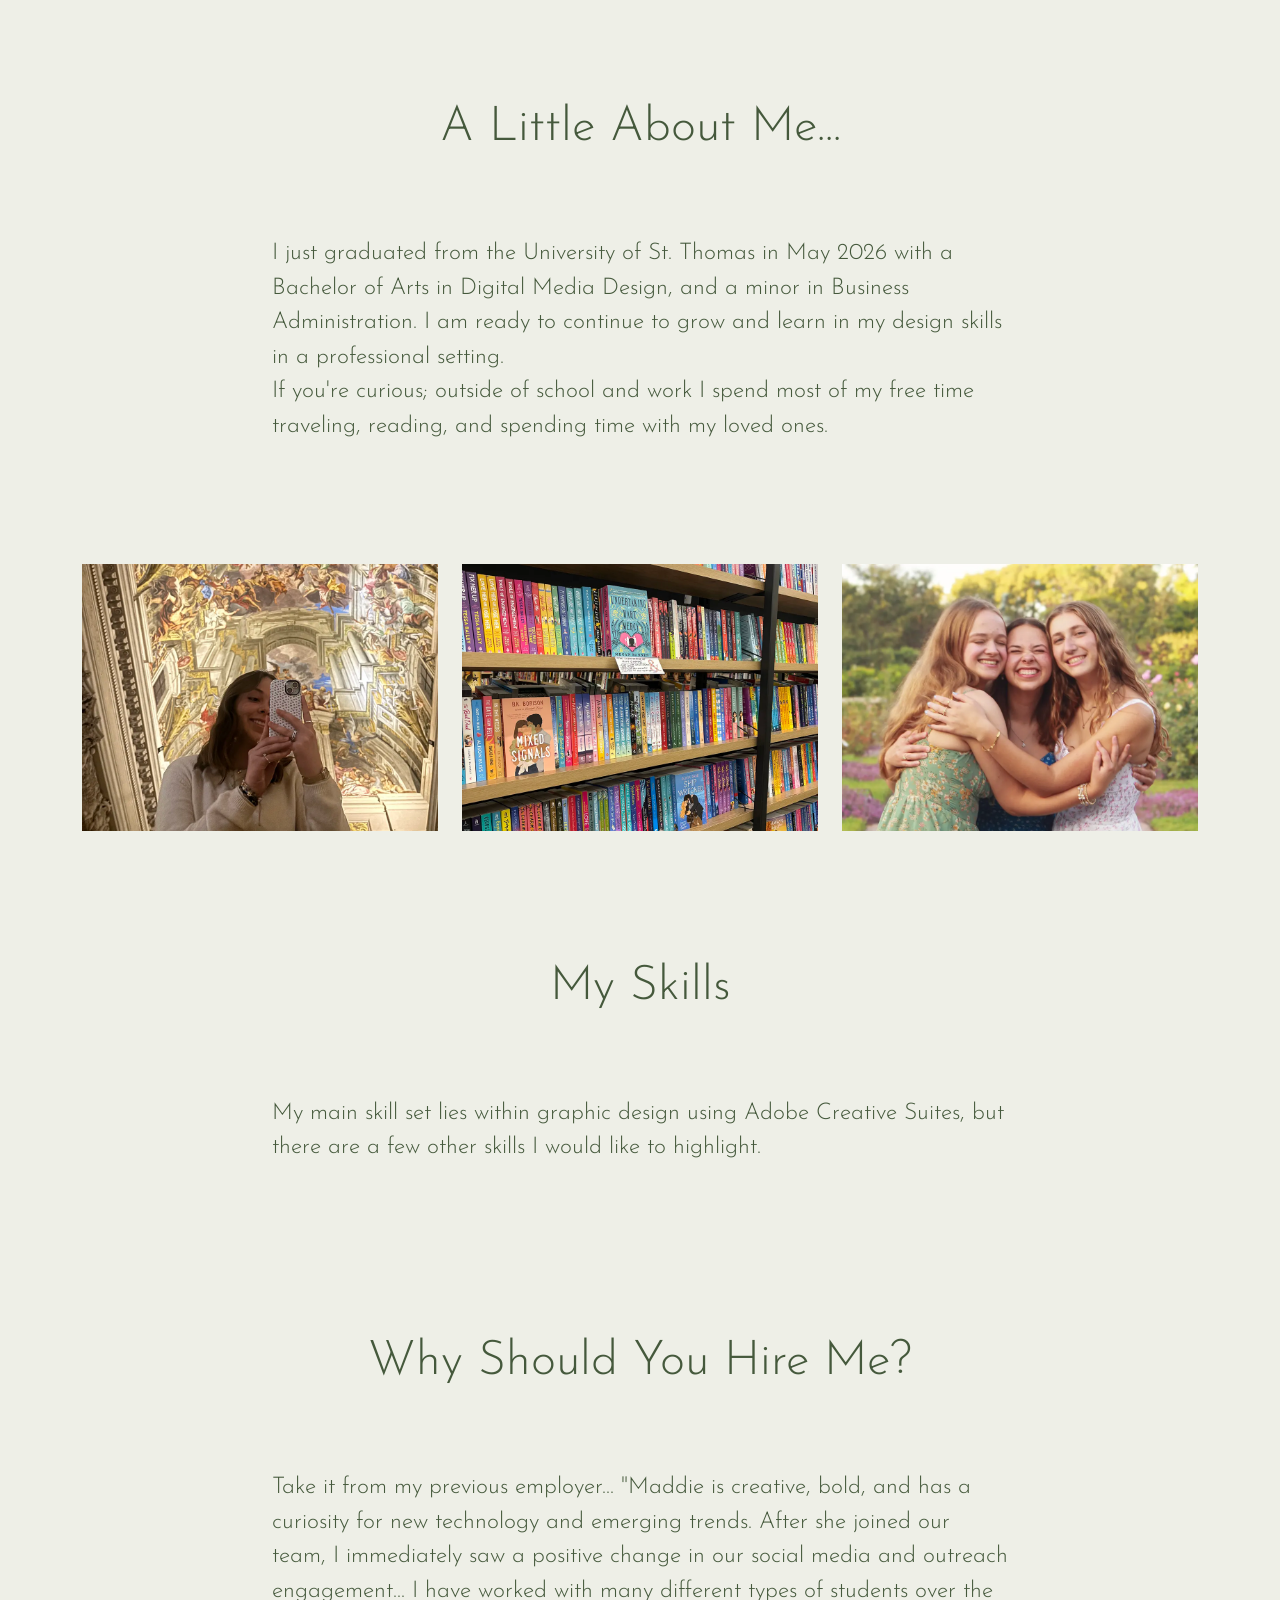
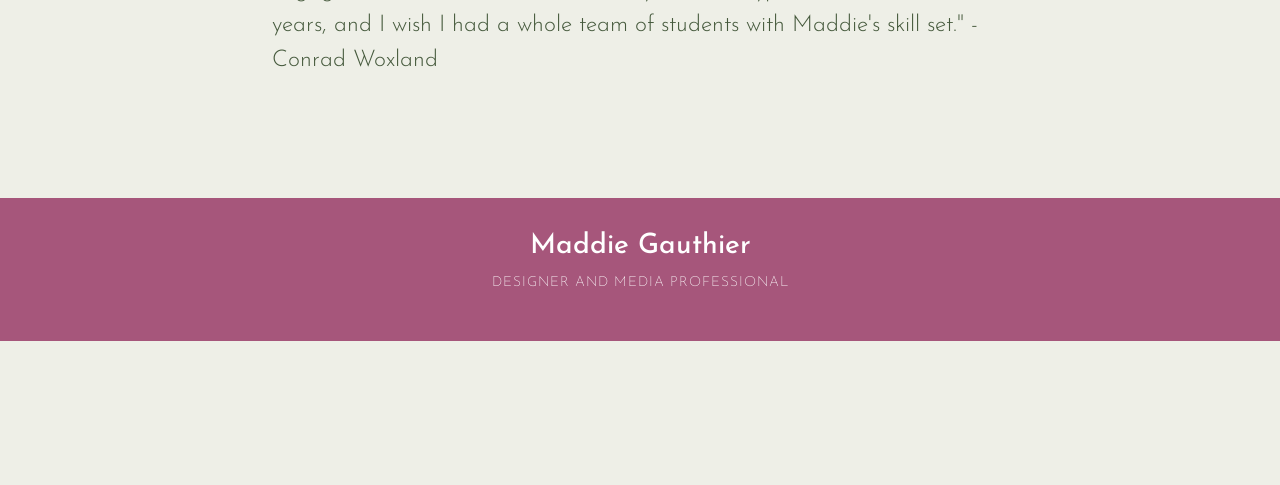
==== commit 3bd22306: "More visual changes" ====
--- a/index.html
+++ b/index.html
@@ -120,13 +120,58 @@
           <div class="row">
             <div class="col-md-2"></div>
             <div class="col-md-8">
-              <h4 class="text-center"></h4>
-              <h5 class="text-center mb-5 display-5">A little about me...</h5>
+              <h5 class="text-center mb-5 display-5">A Little About Me...</h5>
               <h8>I just graduated from the University of St. Thomas in May 2026 with a Bachelor of Arts in Digital Media Design, and a minor in Business Administration. I am ready to continue to grow and learn in my design skills in a professional setting.</h8></div>
             <div class="col-md-2"></div>
+          </div>
+          <div class="row">
+            <div class="col-md-2"></div>
+            <div class="col-md-8">
+              <h8>If you're curious; outside of school and work I spend most of my free time traveling, reading, and spending time with my loved ones. </h8></div>
+            <div class="col-md-2"></div>
+          </div>
+        <h4 class="text-center"></h4>
+        <div class="row">
+          <div class="col-md-4">
+            <img src="images/me-one.webp" class="about-me"/>
+          </div>
+          <div class="col-md-4">
+            <img src="images/metwo.webp" class="about-me"/>
+          </div>
+          <div class="col-md-4">
+          <img src="images/methree.webp" class="about-me"/>
+          </div>
         </div>
-        <h4 class="text-center"></h4>
       </div>
+
+    <!-- Skills Section -->
+    <section id="about-me" class="py-5 sans-serif">
+      <div class="container">
+          <div class="row">
+            <div class="col-md-2"></div>
+            <div class="col-md-8">
+              <h5 class="text-center mb-5 display-5">My Skills</h5>
+              <h8>My main skill set lies within graphic design using Adobe Creative Suites, but there are a few other skills I would like to highlight.</h8></div>
+            <div class="col-md-2"></div>
+            </div>
+          <h4 class="text-center"></h4>
+        </div>
+      </div>
+
+    <!-- Why you should hire me Section -->
+    <section id="about-me" class="py-5 sans-serif">
+      <div class="container">
+          <div class="row">
+            <div class="col-md-2"></div>
+            <div class="col-md-8">
+              <h5 class="text-center mb-5 display-5">Why Should You Hire Me?</h5>
+              <h8>Take it from my previous employer... "Maddie is creative, bold, and has a curiosity for new technology and emerging trends. After she joined our team, I immediately saw a positive change in our social media and outreach engagement... I have worked with many different types of students over the years, and I wish I had a whole team of students with Maddie's skill set." -Conrad Woxland</h8></div>
+            <div class="col-md-2"></div>
+            </div>
+          <h4 class="text-center"></h4>
+        </div>
+      </div>
+
 
     <!-- Footer Section -->
     <footer>
--- a/styles/style.css
+++ b/styles/style.css
@@ -88,10 +88,6 @@
   padding-bottom: 15rem;
 }
 
-.aboutmeimage {
-  border-image-width: 1rem;
-}
-
 h2 {
   font-weight: 900;
   color: #45593c;
@@ -201,6 +197,11 @@
   padding-top: 1rem;
 }
 
+.about-me {
+  width: 100%;
+  padding-bottom: 5rem;
+}
+
 .imagecarousel {
   position: relative;
   height: 400px;
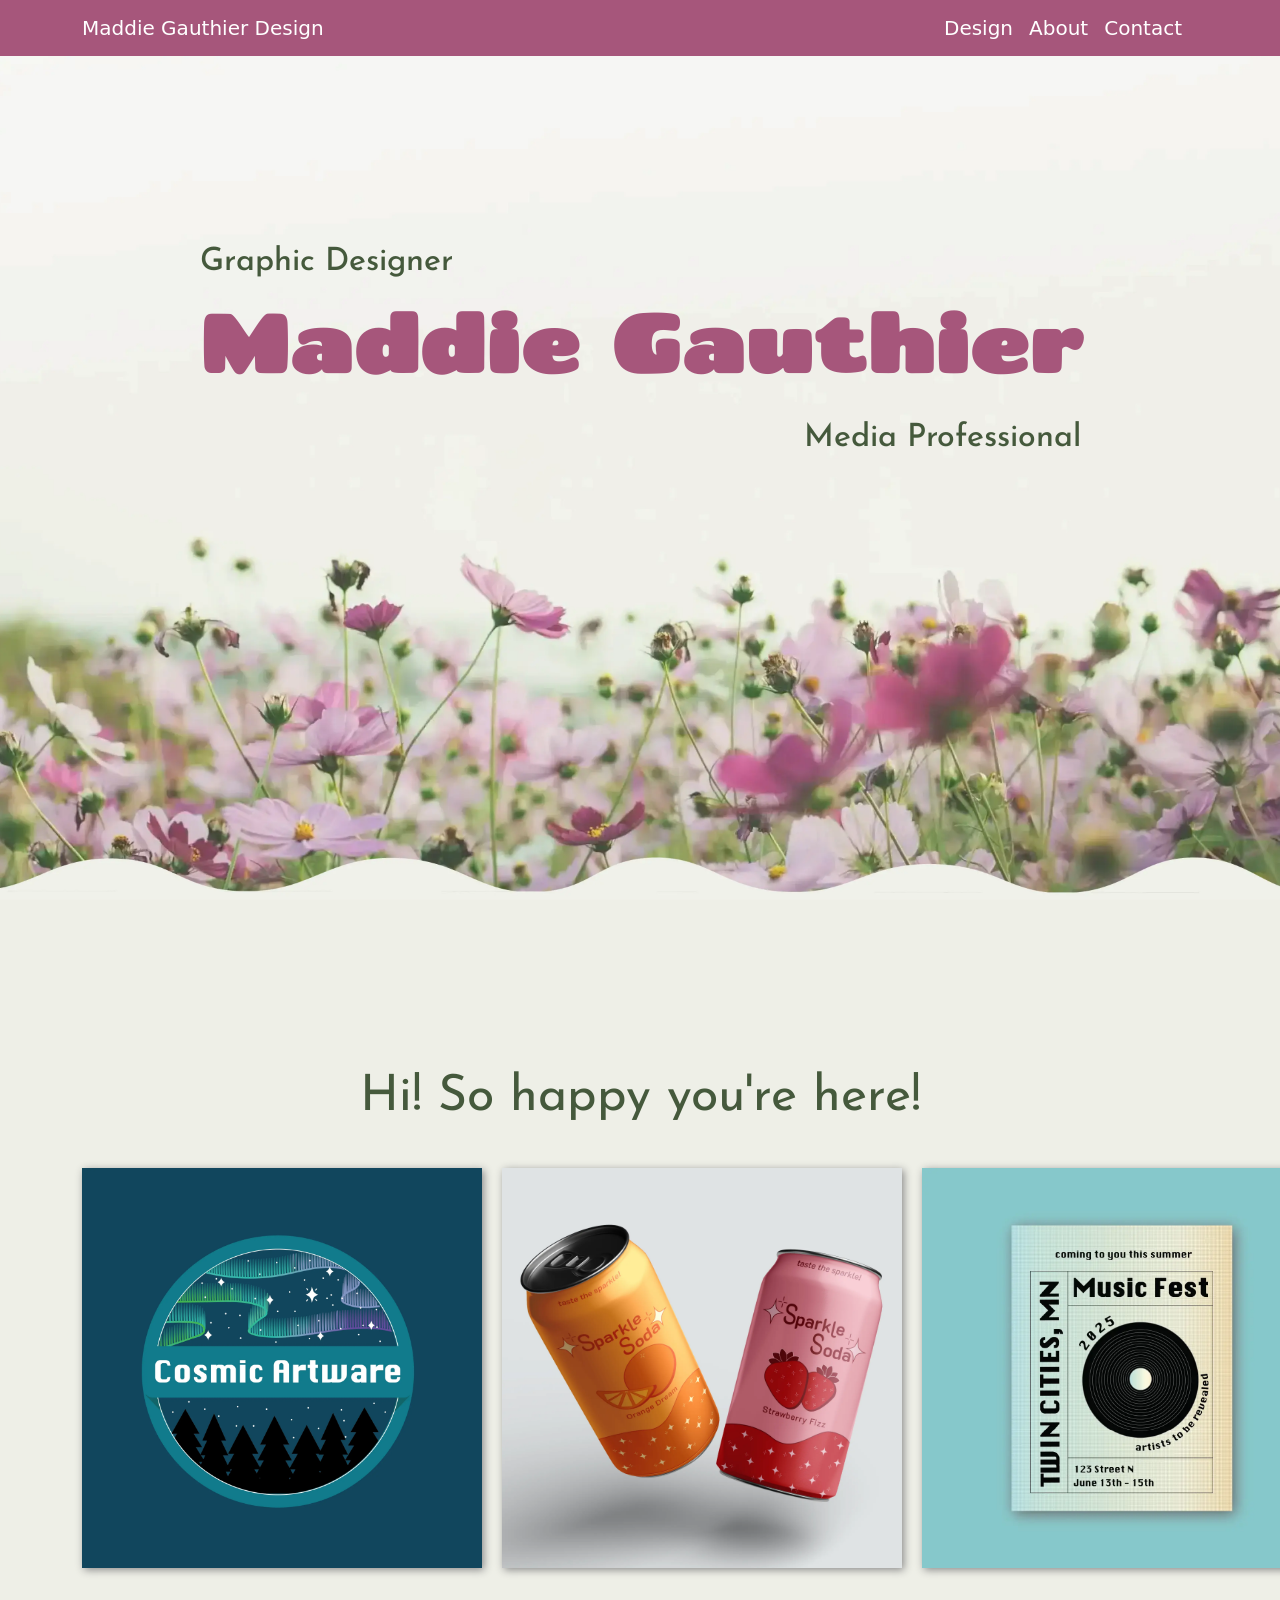
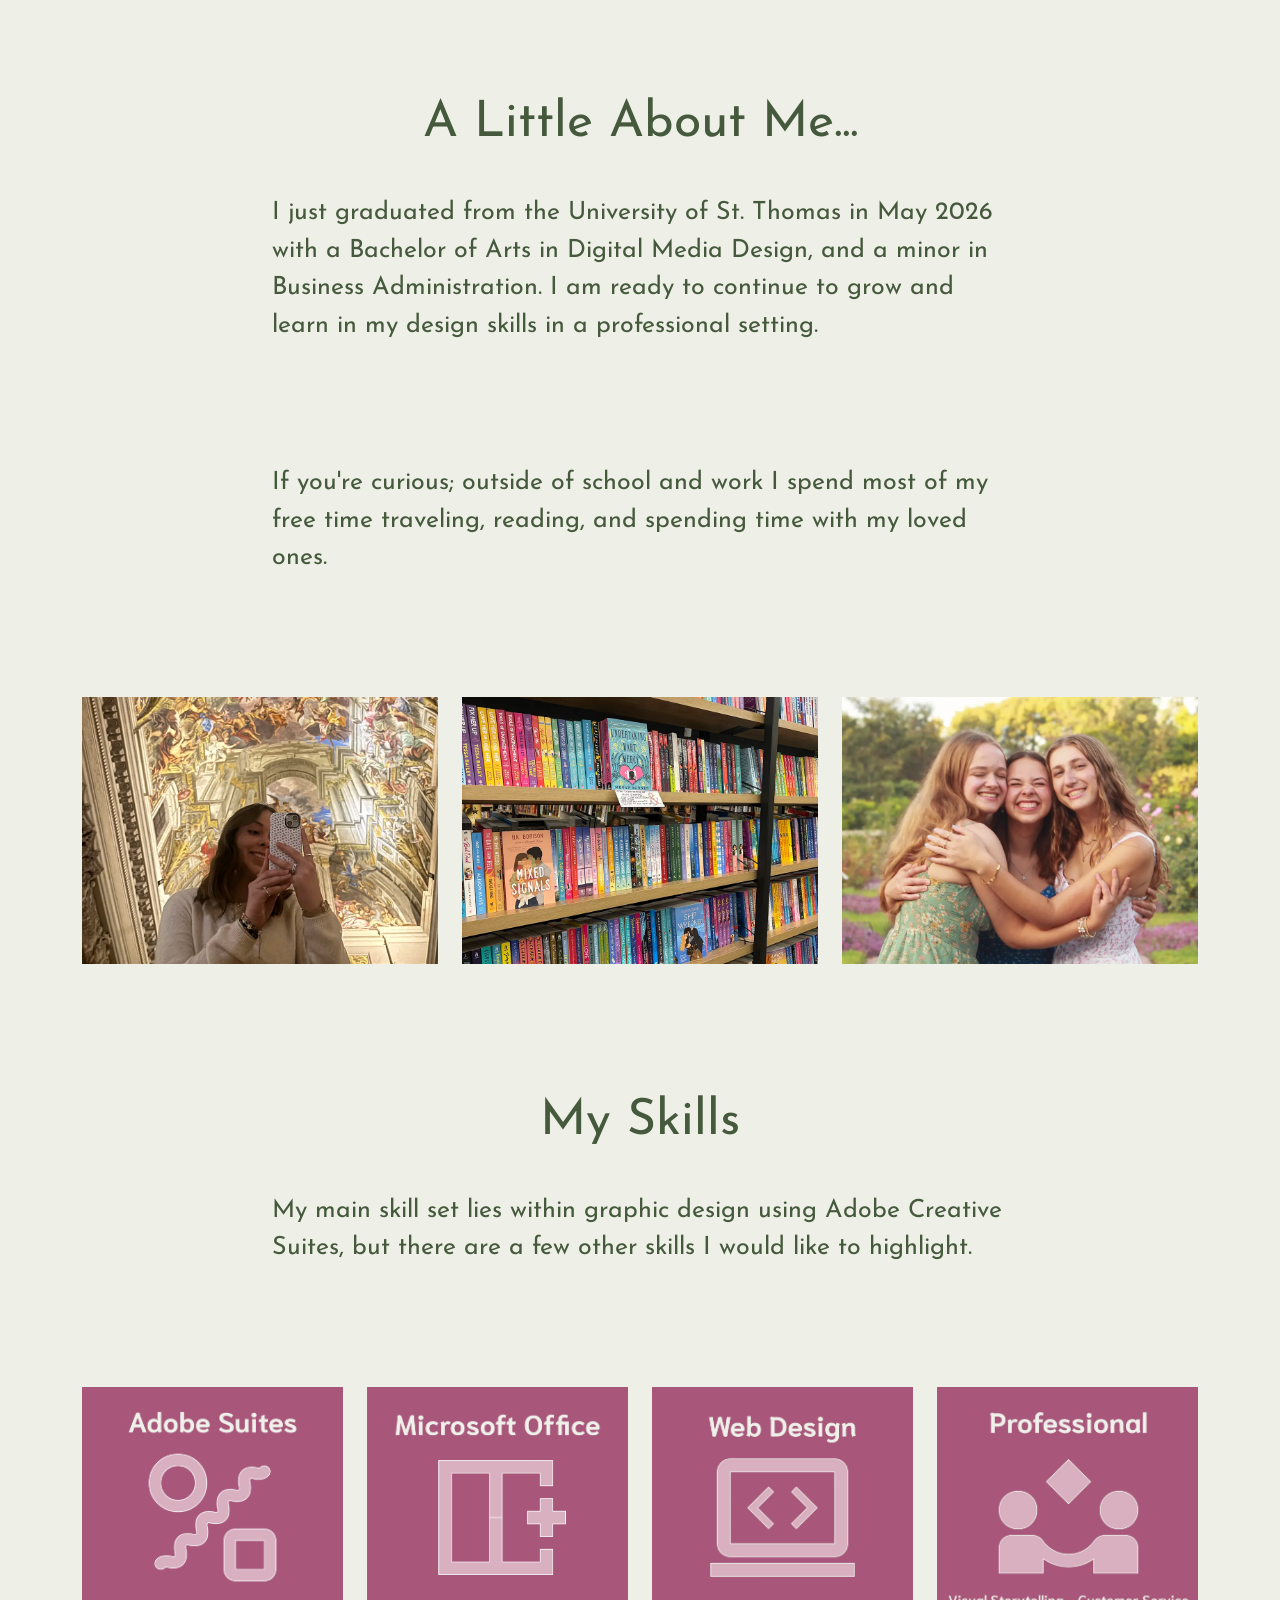
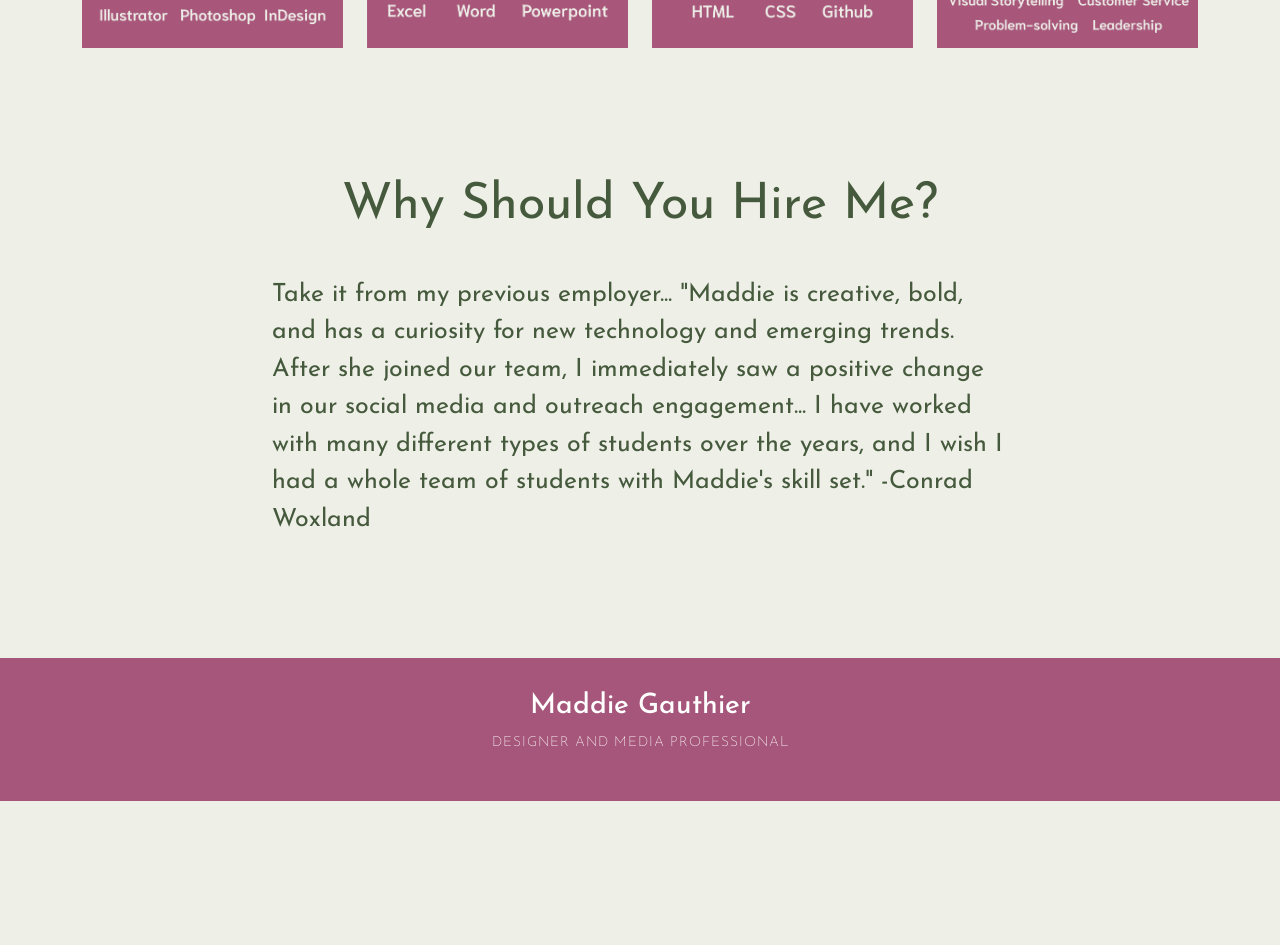
==== commit 7083a90b: "more visual changes" ====
--- a/index.html
+++ b/index.html
@@ -101,7 +101,7 @@
     <section class="carousel py-5">
       <div class="container">
         <h4 class="text-center"></h4>
-        <h2 class="text-center mb-5 display-5">Hi! So happy you're here!</h2>
+        <h5 class="text-center">Hi! So happy you're here!</h5>
         <div class="imagecarousel">
          <img src="images/cosmicartwarethumbnail.webp" />
           <img src="images/canthumbnail.webp" />
@@ -120,10 +120,11 @@
           <div class="row">
             <div class="col-md-2"></div>
             <div class="col-md-8">
-              <h5 class="text-center mb-5 display-5">A Little About Me...</h5>
+              <h5 class="text-center">A Little About Me...</h5>
               <h8>I just graduated from the University of St. Thomas in May 2026 with a Bachelor of Arts in Digital Media Design, and a minor in Business Administration. I am ready to continue to grow and learn in my design skills in a professional setting.</h8></div>
             <div class="col-md-2"></div>
           </div>
+          <h4 class="text-center"></h4>
           <div class="row">
             <div class="col-md-2"></div>
             <div class="col-md-8">
@@ -150,11 +151,24 @@
           <div class="row">
             <div class="col-md-2"></div>
             <div class="col-md-8">
-              <h5 class="text-center mb-5 display-5">My Skills</h5>
+              <h5 class="text-center">My Skills</h5>
               <h8>My main skill set lies within graphic design using Adobe Creative Suites, but there are a few other skills I would like to highlight.</h8></div>
             <div class="col-md-2"></div>
+            <h4 class="text-center"></h4>
             </div>
-          <h4 class="text-center"></h4>
+            <div class="row">
+          <div class="col-md-3">
+            <img src="images/adobe-skills.webp" class="about-me"/>
+          </div>
+          <div class="col-md-3">
+            <img src="images/microsoft-skills.webp" class="about-me"/>
+          </div>
+          <div class="col-md-3">
+          <img src="images/web-design-skills.webp" class="about-me"/>
+          </div>
+          <div class="col-md-3">
+            <img src="images/professional-skills.webp" class="about-me"/>
+          </div>
         </div>
       </div>
 
@@ -164,7 +178,7 @@
           <div class="row">
             <div class="col-md-2"></div>
             <div class="col-md-8">
-              <h5 class="text-center mb-5 display-5">Why Should You Hire Me?</h5>
+              <h5 class="text-center">Why Should You Hire Me?</h5>
               <h8>Take it from my previous employer... "Maddie is creative, bold, and has a curiosity for new technology and emerging trends. After she joined our team, I immediately saw a positive change in our social media and outreach engagement... I have worked with many different types of students over the years, and I wish I had a whole team of students with Maddie's skill set." -Conrad Woxland</h8></div>
             <div class="col-md-2"></div>
             </div>
--- a/styles/style.css
+++ b/styles/style.css
@@ -98,7 +98,7 @@
   padding-top: 6rem;
   padding-bottom: 1rem;
   font-family: "Josefin Sans";
-  font-weight: 400;
+  font-weight: 500;
   font-size: 80px;
   color: #45593c;
 }
@@ -106,9 +106,8 @@
 h5 {
   padding-bottom: 2rem;
   font-family: "Josefin Sans";
-  font-size: small;
-  font-weight: 350;
-  font-size: 30px;
+  font-size: 50px;
+  font-weight: 400;
   color: #45593c;
 }
 
@@ -132,8 +131,8 @@
 
 h8 {
   font-family: "Josefin Sans";
-  font-size: 23px;
-  font-weight: 300;
+  font-size: 25px;
+  font-weight: 400;
   color: #45593c;
 }
 
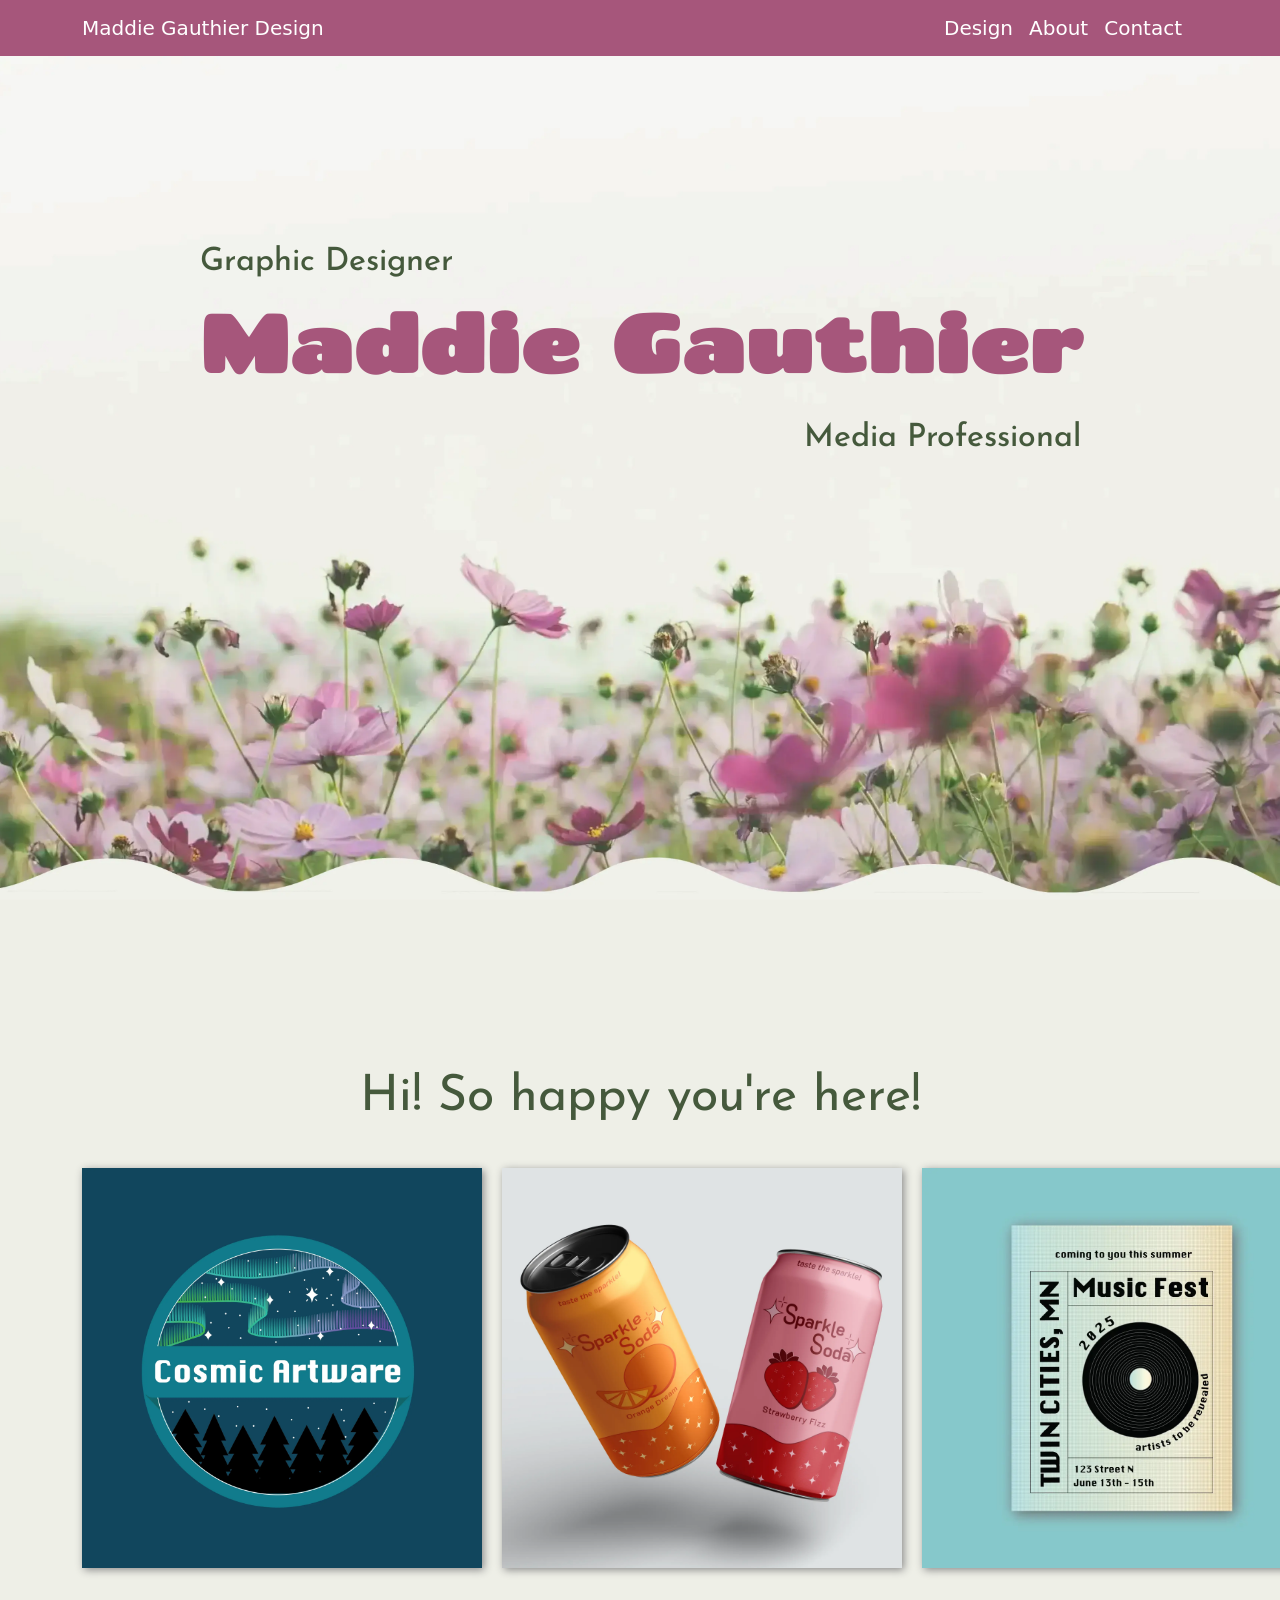
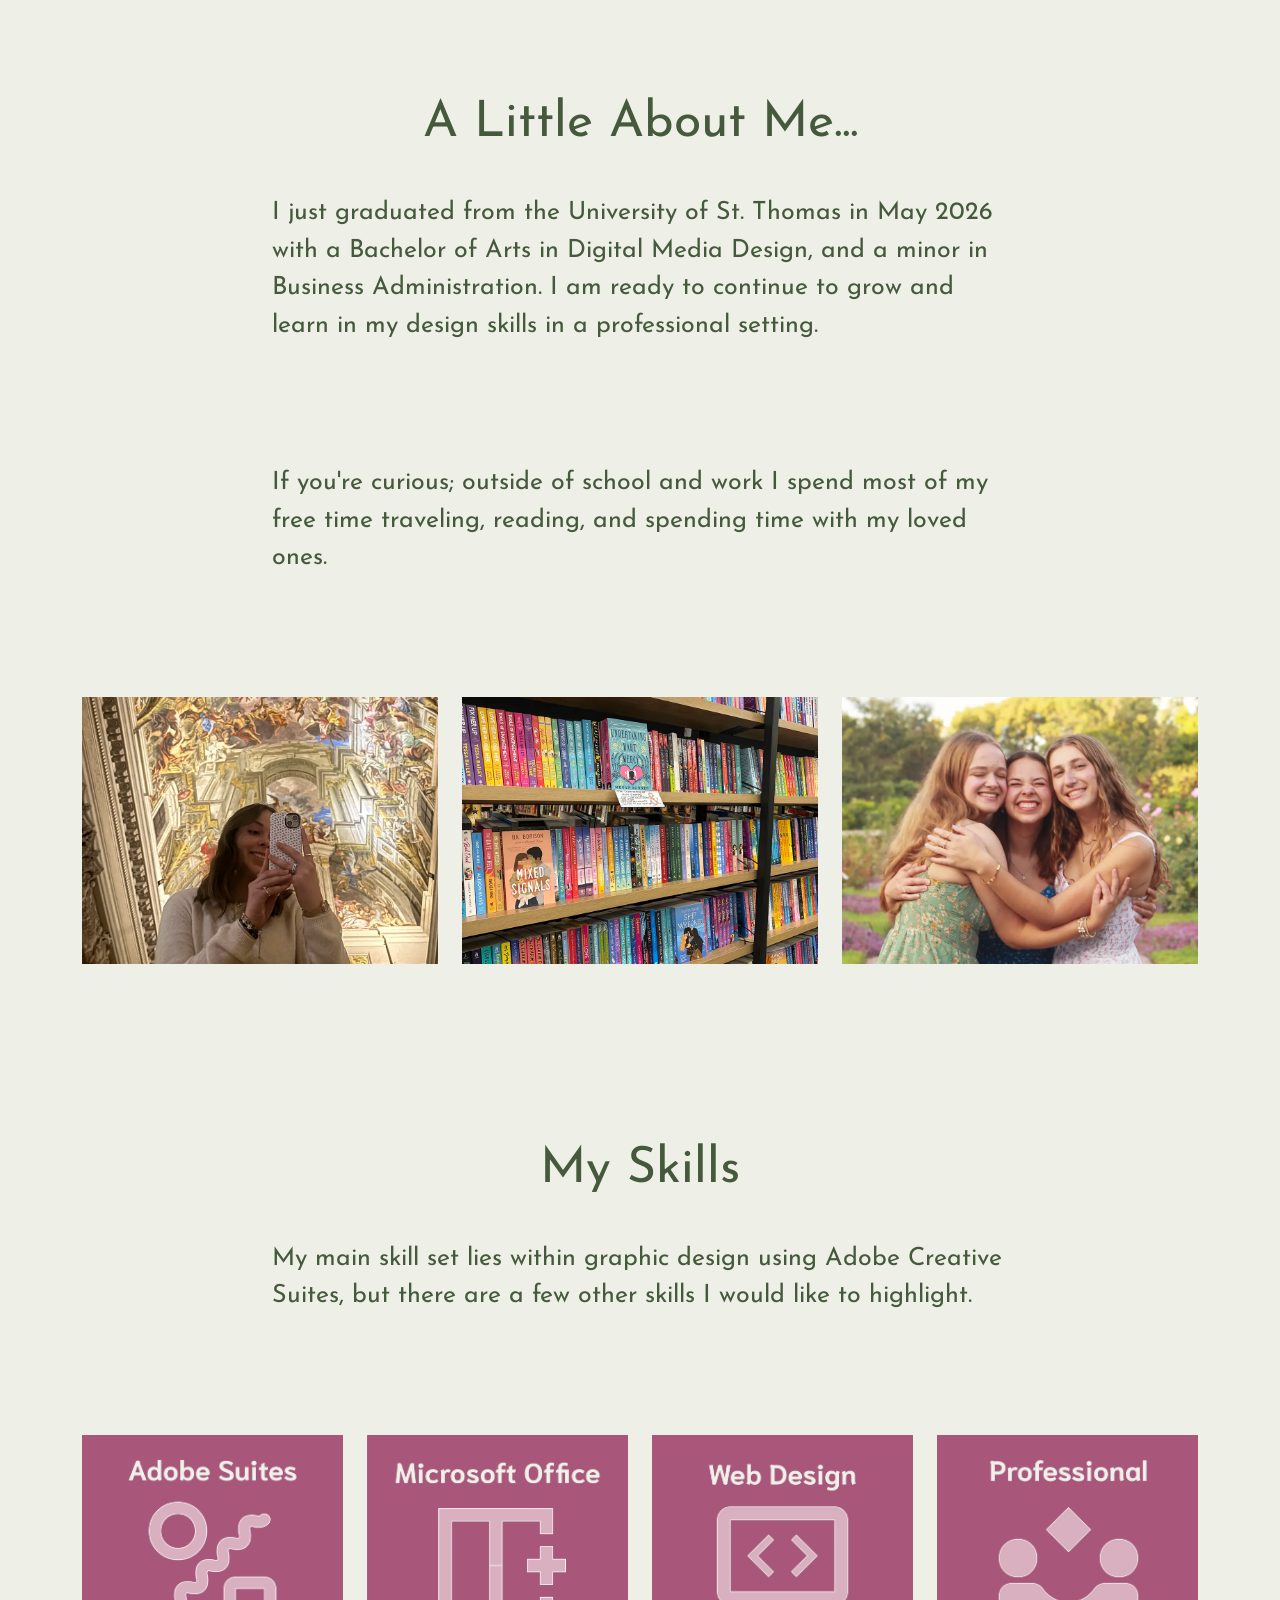
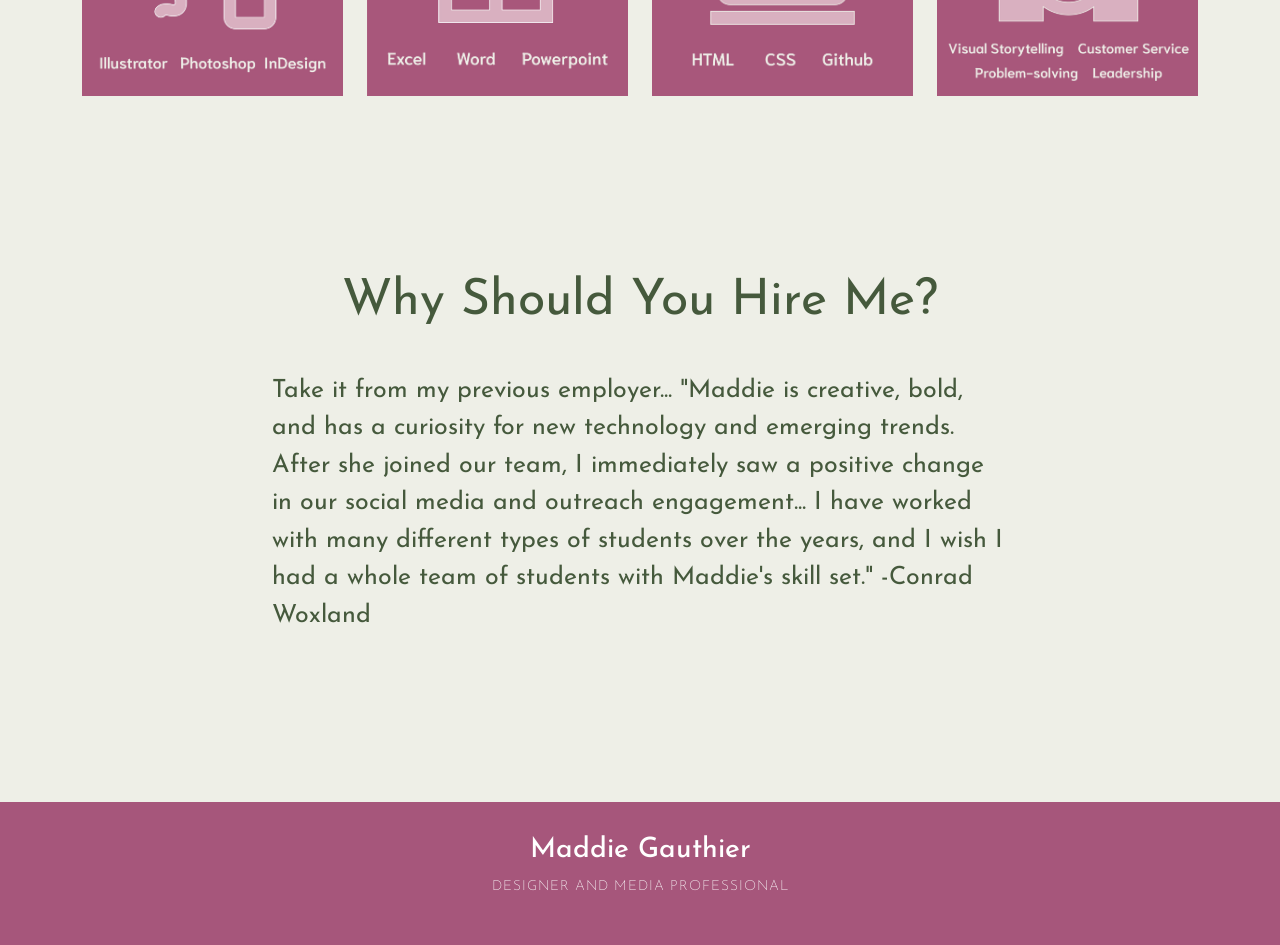
==== commit 5c116b1a: "fixed footers and fixed text alignment on hero" ====
--- a/index.html
+++ b/index.html
@@ -30,42 +30,23 @@
     <body style="background-color: #eeefe7"></body>
   </head>
 
-  <!-- navbar that collapses on screens smaller than medium width -->
-  <nav class="navbar navbar-expand-md fixed-top">
-    <div class="container-fluid">
-      <a class="navbar-brand" href="#">Your name</a>
-      <button
-        class="navbar-toggler"
-        type="button"
-        data-bs-toggle="collapse"
-        data-bs-target="#navbarText"
-        aria-controls="navbarText"
-        aria-expanded="false"
-        aria-label="Toggle navigation"
-      >
-        <span class="navbar-toggler-icon"></span>
-      </button>
-      <div class="collapse navbar-collapse" id="navbarText">
-        <ul class="navbar-nav">
-          <li class="nav-item">
-            <a class="nav-link" href="design.html">Design</a>
-          </li>
-          <li class="nav-item">
-            <a class="nav-link" href="about.html">About</a>
-          </li>
-          <li class="nav-item">
-            <a class="nav-link" href="contact.html">Contact</a>
-          </li>
-        </ul>
-      </div>
-    </div>
-  </nav>
-
+ 
   <body>
     <!-- Navigation -->
-    <nav class="navbar navbar-expand-lg navbar-dark fixed-top">
+    <nav class="navbar navbar-expand-md navbar-dark fixed-top">
       <div class="container">
         <a class="navbar-brand" href="index.html">Maddie Gauthier Design</a>
+          <button
+          class="navbar-toggler"
+          type="button"
+          data-bs-toggle="collapse"
+          data-bs-target="#navbarNav"
+          aria-controls="navbarNav"
+          aria-expanded="false"
+          aria-label="Toggle navigation"
+        >
+          <span class="navbar-toggler-icon"></span>
+        </button>
         <div class="collapse navbar-collapse" id="navbarNav">
           <ul class="navbar-nav ms-auto">
             <li class="nav-item">
@@ -115,7 +96,7 @@
     </section>
 
     <!-- Quick about me Section -->
-     <section id="about-me" class="py-5 sans-serif">
+    <section id="about-me" class="py-5 sans-serif">
       <div class="container">
           <div class="row">
             <div class="col-md-2"></div>
@@ -144,6 +125,7 @@
           </div>
         </div>
       </div>
+    </section>
 
     <!-- Skills Section -->
     <section id="about-me" class="py-5 sans-serif">
@@ -171,6 +153,7 @@
           </div>
         </div>
       </div>
+    </section>
 
     <!-- Why you should hire me Section -->
     <section id="about-me" class="py-5 sans-serif">
@@ -185,6 +168,7 @@
           <h4 class="text-center"></h4>
         </div>
       </div>
+    </section>
 
 
     <!-- Footer Section -->
--- a/styles/style.css
+++ b/styles/style.css
@@ -34,14 +34,13 @@
   justify-content: center;
 }
 
-.hero-section2 {
+.hero-page {
   background: url(../images/herotwo.webp);
   background-size: cover;
   background-position: 50% 50%;
   height: 60vh;
   display: flex;
   text-align: center;
-  align-items: center;
   justify-content: center;
 }
 
@@ -157,6 +156,42 @@
   align-items: center;
 }
 
+/* Contact Form */
+input[type="text"],
+select,
+textarea {
+  width: 100%;
+  padding: 12px;
+  border: 1.5px solid #45593c;
+  border-radius: 4px;
+  box-sizing: border-box;
+  margin-top: 6px;
+  margin-bottom: 16px;
+  resize: vertical;
+}
+
+input[type="submit"] {
+  background-color: #45593c;
+  color: white;
+  padding: 12px 20px;
+  border: none;
+  border-radius: 4px;
+  cursor: pointer;
+}
+
+input[type="submit"]:hover {
+  background-color: #a4a66f;
+}
+
+.container2 {
+  border-radius: 5px;
+  background-color: #eeefe7;
+  color: #45593c;
+  padding: 10px;
+  font-family: "Josefin Sans";
+}
+
+/* Footer */
 footer {
   background-color: #a6567b;
   color: white;
@@ -191,8 +226,9 @@
   text-align: center;
 }
 
+/* Photos */
 .about-photo {
-  width: 90%;
+  width: 100%;
   padding-top: 1rem;
 }
 
@@ -201,6 +237,7 @@
   padding-bottom: 5rem;
 }
 
+/* Carousel */
 .imagecarousel {
   position: relative;
   height: 400px;
